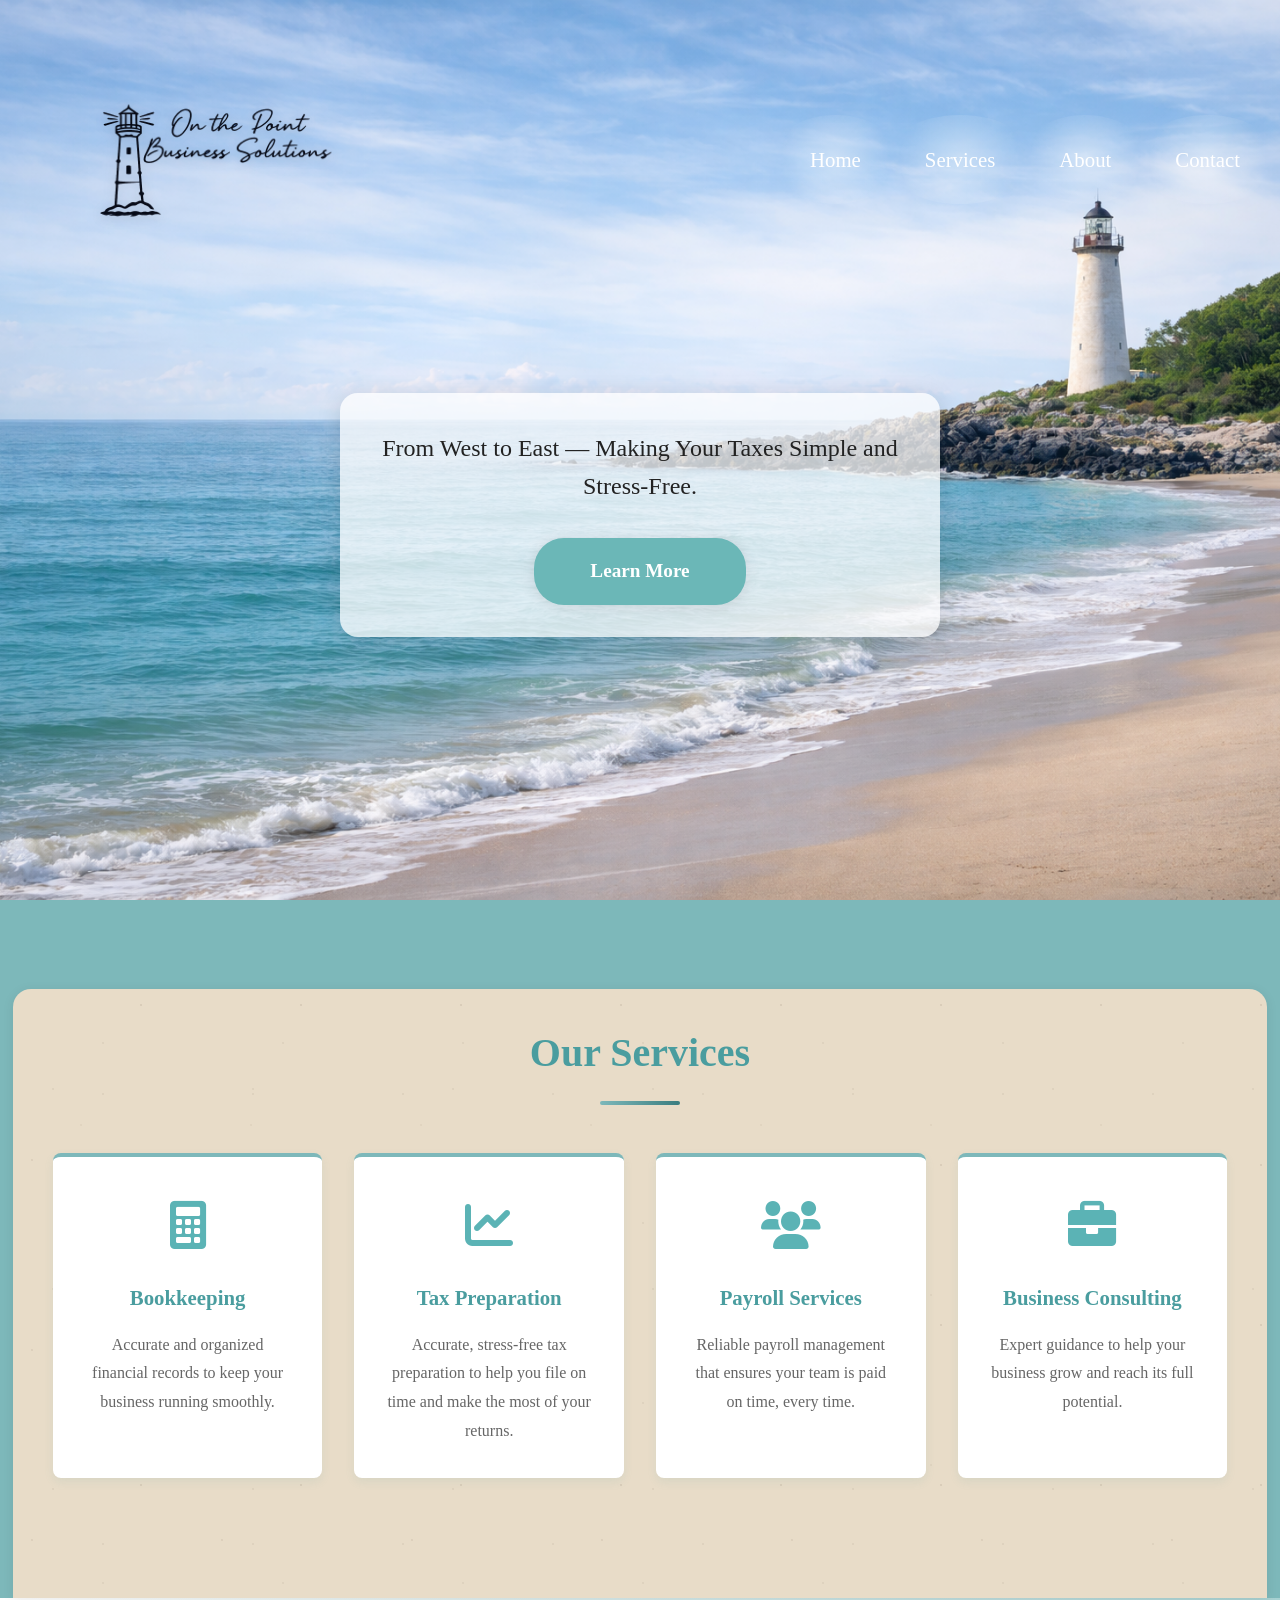
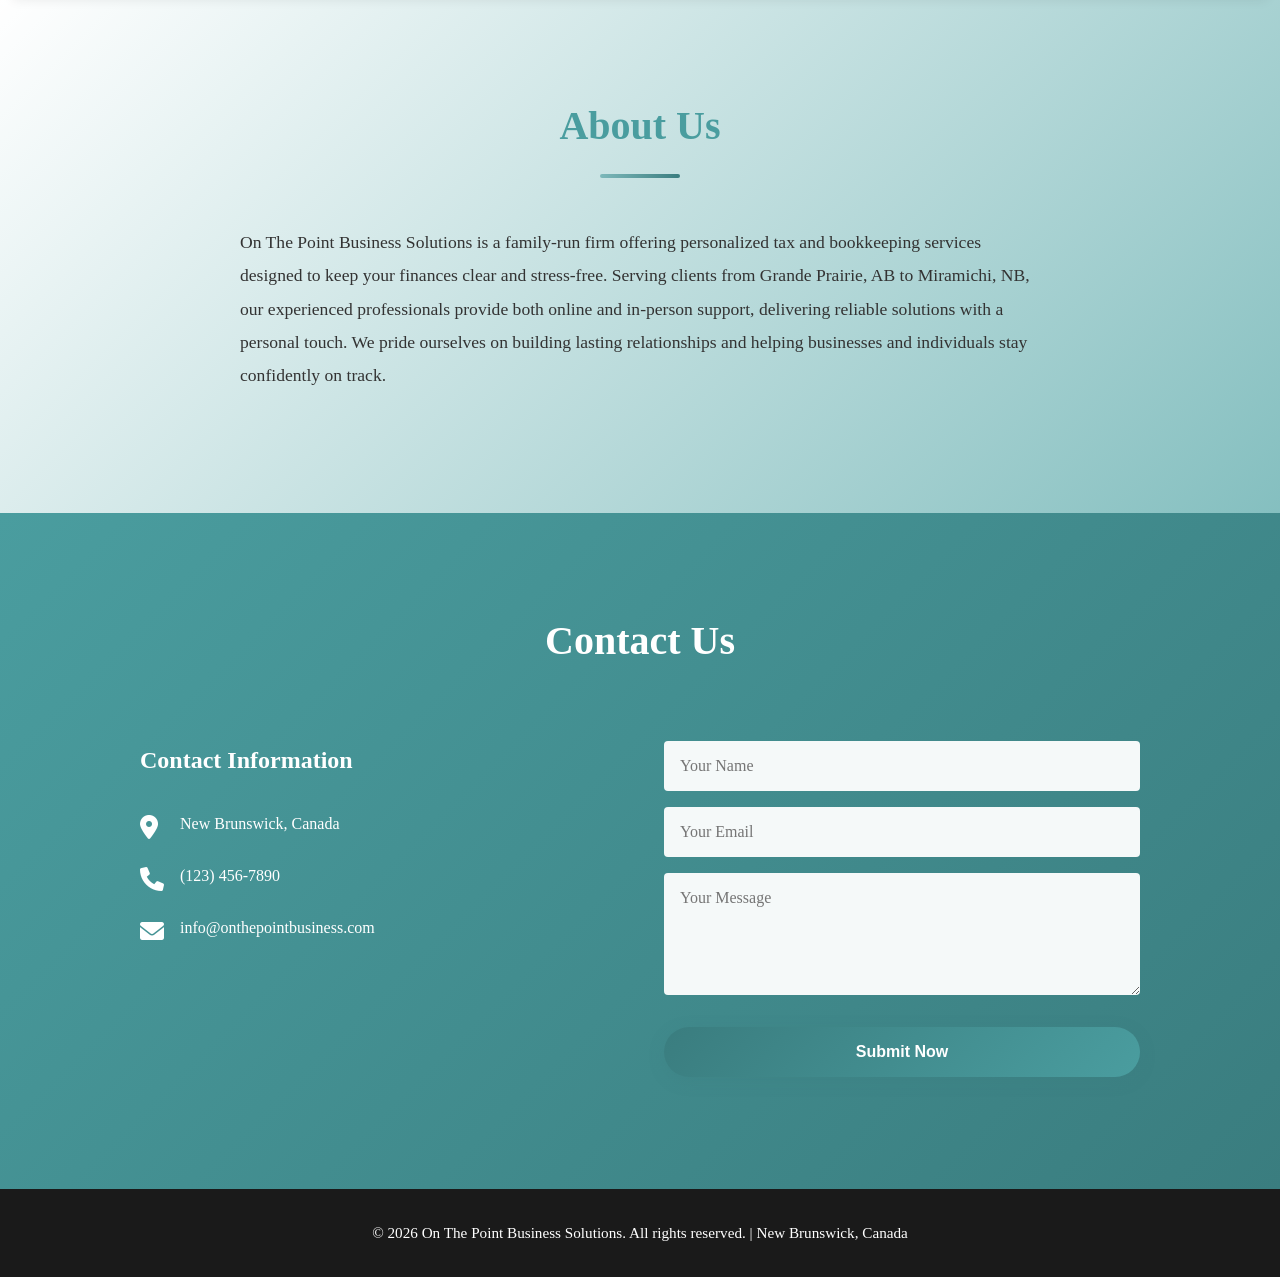
==== index.html @ f407752e "Add files via upload" ====
<!DOCTYPE html>
<html lang="en">
<head>
    <meta charset="UTF-8">
    <meta name="viewport" content="width=device-width, initial-scale=1.0">
    <title>On The Point Business Solutions - Business Services in New Brunswick</title>
    <link rel="stylesheet" href="styles.css">
    <link rel="stylesheet" href="https://cdnjs.cloudflare.com/ajax/libs/font-awesome/6.0.0/css/all.min.css">
</head>
<body>
    <!-- Navigation Header -->
    <header class="navbar">
        <div class="navbar-container">
            <!-- Logo -->
            <div class="logo-section">
                <img src="newblacklogoonthepoint.png" alt="On The Point Business Solutions Logo" class="logo">
            </div>
            <!-- Hamburger Menu Button (right side on mobile) -->
            <button class="hamburger" id="hamburger" aria-label="Open navigation menu" aria-expanded="false" aria-controls="navMenu">
                <span></span>
                <span></span>
                <span></span>
            </button>
            <!-- Navigation Menu -->
            <nav class="nav-menu" id="navMenu" aria-label="Main navigation">
                <ul class="nav-list">
                    <li class="nav-item">
                        <a href="#home" class="nav-link">Home</a>
                    </li>
                    <li class="nav-item">
                        <a href="#services" class="nav-link">Services</a>
                    </li>
                    <li class="nav-item">
                        <a href="#about" class="nav-link">About</a>
                    </li>
                    <li class="nav-item">
                        <a href="#contact" class="nav-link">Contact</a>
                    </li>
                </ul>
            </nav>
        </div>
    </header>
    <!-- Floating Learn More Box at Bottom Center -->


    <!-- Removed floating Learn More box as requested -->

    <!-- Hero Section -->
        <section class="hero" id="home">
            <img src="longlongversion.png" alt="" class="hero-bg-img" aria-hidden="true">
            <div class="hero-content">
                <div class="hero-solid-box">
                    <div class="hero-solid-message">
                        From West to East — Making Your Taxes Simple and Stress-Free.
                    </div>
                    <a href="#services" class="hero-solid-btn">Learn More</a>
                </div>
            </div>
        </section>

    <!-- Services Section -->
    <section class="services" id="services">
        <div class="container">
            <h2>Our Services</h2>
            <div class="services-grid">
                <div class="service-card">
                    <div class="service-icon">
                        <i class="fas fa-calculator"></i>
                    </div>
                    <h3>Bookkeeping</h3>
                    <p>Accurate and organized financial records to keep your business running smoothly.</p>
                </div>
                <div class="service-card">
                    <div class="service-icon">
                        <i class="fas fa-chart-line"></i>
                    </div>
                    <h3>Tax Preparation</h3>
                    <p>Accurate, stress-free tax preparation to help you file on time and make the most of your returns.</p>
                </div>
                <div class="service-card">
                    <div class="service-icon">
                        <i class="fas fa-users"></i>
                    </div>
                    <h3>Payroll Services</h3>
                    <p>Reliable payroll management that ensures your team is paid on time, every time.</p>
                </div>
                <div class="service-card">
                    <div class="service-icon">
                        <i class="fas fa-briefcase"></i>
                    </div>
                    <h3>Business Consulting</h3>
                    <p>Expert guidance to help your business grow and reach its full potential.</p>
                </div>
            </div>
        </div>
    </section>

    <!-- About Section -->
    <section class="about" id="about">
        <div class="container">
            <h2>About Us</h2>
            <div class="about-content">
                <div class="about-text">
                    <p>On The Point Business Solutions is a family-run firm offering personalized tax and bookkeeping services designed to keep your finances clear and stress-free. Serving clients from Grande Prairie, AB to Miramichi, NB, our experienced professionals provide both online and in-person support, delivering reliable solutions with a personal touch. We pride ourselves on building lasting relationships and helping businesses and individuals stay confidently on track.</p>
                </div>
            </div>
        </div>
    </section>

    <!-- Contact Section -->
    <section class="contact" id="contact">
        <div class="container">
            <h2>Contact Us</h2>
            <div class="contact-wrapper">
                <div class="contact-info">
                    <h3>Contact Information</h3>
                    <div class="info-item">
                        <i class="fas fa-map-marker-alt"></i>
                        <p>New Brunswick, Canada</p>
                    </div>
                    <div class="info-item">
                        <i class="fas fa-phone"></i>
                        <p><a href="tel:+1234567890">(123) 456-7890</a></p>
                    </div>
                    <div class="info-item">
                        <i class="fas fa-envelope"></i>
                        <p><a href="mailto:info@onthepointbusiness.com">info@onthepointbusiness.com</a></p>
                    </div>
                </div>
                <form class="contact-form">
                    <input type="text" placeholder="Your Name" required>
                    <input type="email" placeholder="Your Email" required>
                    <textarea placeholder="Your Message" rows="5" required></textarea>
                    <button type="submit" class="cta-button submit-now-btn">Submit Now</button>
                </form>
            </div>
        </div>
    </section>

    <!-- Footer -->
    <footer class="footer">
        <div class="container">
            <p>&copy; 2026 On The Point Business Solutions. All rights reserved. | New Brunswick, Canada</p>
        </div>
    </footer>

    <script src="script.js"></script>
</body>
</html>
---- styles.css ----
/* === MOBILE ONLY SERVICE DESCRIPTION BOX === */
@media (max-width: 768px) {
    .service-description-mobile {
        display: flex;
        flex-direction: column;
        align-items: center;
        justify-content: center;
        background: #fff;
        border-radius: 18px;
        box-shadow: 0 2px 12px rgba(0,0,0,0.10);
        padding: 24px 16px 18px 16px;
        margin: 32px auto 18px auto;
        max-width: 90vw;
        width: 90vw;
        text-align: center;
        z-index: 1001;
    }
    .service-description-mobile p {
        margin: 0 0 18px 0;
        font-size: 1.15rem;
        color: #222;
        font-family: 'Georgia', serif;
        font-weight: 500;
        line-height: 1.4;
    }
    .service-description-mobile .learn-more-btn {
        margin-top: 12px;
        padding: 14px 38px;
        font-size: 1.1rem;
        font-family: 'Georgia', serif;
        font-weight: 500;
        color: #fff;
        background: #6bb7b7;
        border: none;
        border-radius: 30px;
        cursor: pointer;
        box-shadow: 0 2px 8px rgba(0,0,0,0.10);
        outline: none;
        text-decoration: none;
        transition: background 0.2s, box-shadow 0.2s;
    }
    .service-description-mobile .learn-more-btn:hover {
        background: #4a8c8c;
        box-shadow: 0 4px 16px rgba(107,183,183,0.18);
    }
}
/* === FINAL CONSOLIDATED MOBILE CSS === */
    /* Ensure services section is below hero with spacing on mobile */
    .services {
        margin-top: 0 !important;
        padding-top: 32px !important;
        background: rgba(255,255,255,0.85);
        border-radius: 18px 18px 0 0;
        box-shadow: 0 2px 12px rgba(0,0,0,0.08);
        max-width: 98vw;
        width: 98vw;
        margin-left: auto;
        margin-right: auto;
        position: relative;
        z-index: 2;
    }
    .services .container {
        padding: 0 8px 24px 8px !important;
    }
    .services-grid {
        display: flex;
        flex-direction: column;
        gap: 18px;
    }
    .service-card {
        background: #fff;
        border-radius: 12px;
        box-shadow: 0 1px 6px rgba(0,0,0,0.07);
        padding: 18px 12px;
        margin-bottom: 0;
        text-align: center;
    }
@media (max-width: 768px) {
    body {
        min-height: 100vh !important;
        background: url('stretchedout.png') no-repeat center center fixed !important;
        background-size: cover !important;
    }
    .hero {
        min-height: 100vh !important;
        background: none !important;
        display: flex !important;
        flex-direction: column !important;
        align-items: center !important;
        justify-content: flex-start !important;
        padding-top: 48px !important;
    }
    .navbar-container {
        display: flex;
        align-items: center;
        justify-content: space-between;
        width: 100%;
    }
    .hamburger {
        margin-left: auto;
        margin-right: 0;
        display: flex;
    }
    .nav-menu {
        position: absolute;
        top: 60px;
        right: 10px;
        background: rgba(255,255,255,0.97);
        border-radius: 12px;
        box-shadow: 0 2px 12px rgba(0,0,0,0.10);
        width: 180px;
        display: none;
        flex-direction: column;
        z-index: 1002;
    }
    .nav-menu.active {
        display: flex;
    }
    .nav-list {
        flex-direction: column;
        padding: 0;
        margin: 0;
    }
    .nav-item {
        width: 100%;
        text-align: right;
        padding: 12px 18px;
    }
    .nav-link {
        color: #222;
        font-size: 1.1rem;
        text-decoration: none;
        display: block;
        width: 100%;
    }
    .nav-link:active,
    .nav-link:focus {
        color: #6bb7b7;
    }
    .nav-menu,
    .nav-list,
    .nav-item {
        transition: all 0.2s;
    }
    .nav-menu {
        animation: dropdownFadeIn 0.25s;
    }
    @keyframes dropdownFadeIn {
        from { opacity: 0; transform: translateY(-10px); }
        to { opacity: 1; transform: translateY(0); }
    }
    /* Hide nav menu by default on mobile */
    .nav-menu {
        display: none;
    }
    .nav-menu.active {
        display: flex;
    }
    /* Hamburger always visible on mobile */
    .hamburger {
        display: flex !important;
    }
    /* Hide nav menu on desktop */
    @media (min-width: 769px) {
        .nav-menu {
            display: flex !important;
            position: static;
            background: none;
            box-shadow: none;
            width: auto;
        }
        .hamburger {
            display: none !important;
        }
    }
    .hero-solid-box {
        display: flex !important;
        flex-direction: column !important;
        align-items: center !important;
        justify-content: center !important;
        background: #fff !important;
        color: #222 !important;
        border-radius: 14px !important;
        box-shadow: 0 2px 12px rgba(0,0,0,0.10) !important;
        padding: 20px 8px 18px 8px !important;
        margin: 80px auto 18px auto !important;
        max-width: 90vw !important;
        width: 90vw !important;
        text-align: center !important;
        position: relative !important;
        z-index: 10 !important;
    }
    .hero-solid-message {
        font-size: 1.15rem !important;
        margin-bottom: 14px !important;
        line-height: 1.4 !important;
        text-align: center !important;
    }
    .hero-solid-btn {
        padding: 12px 32px !important;
        font-size: 1rem !important;
        margin-top: 8px !important;
        align-self: center !important;
    }
    .about {
        padding: 32px 0 24px 0 !important;
        background: linear-gradient(135deg, #ffffff 0%, rgba(176, 232, 224, 0.15) 100%) !important;
        display: flex !important;
        flex-direction: column !important;
        align-items: center !important;
        justify-content: center !important;
    }
    .about .container {
        width: 100vw !important;
        max-width: 100vw !important;
        padding: 0 8px !important;
        margin: 0 auto !important;
        display: flex !important;
        flex-direction: column !important;
        align-items: center !important;
    }
    .about h2 {
        color: #4a9d9f !important;
        text-align: center !important;
        font-size: 2rem !important;
        margin-bottom: 18px !important;
    }
    .about h2::after {
        content: '';
        display: block;
        width: 80px;
        height: 4px;
        background: linear-gradient(90deg, #7db8ba, #3a7d7f) !important;
        margin: 1rem auto 0 !important;
        border-radius: 2px !important;
    }
    .about-content {
        display: flex !important;
        flex-direction: column !important;
        align-items: center !important;
        width: 100vw !important;
    }
    .about-text {
        max-width: 90vw !important;
        margin: 0 auto !important;
        font-size: 1rem !important;
        color: #000 !important;
        text-align: center !important;
        background: #fff !important;
        padding: 12px 8px !important;
        border-radius: 8px !important;
        box-shadow: 0 2px 10px rgba(0,0,0,0.07) !important;
    }
}
/* === CONSOLIDATED MOBILE CSS === */
@media (max-width: 768px) {
    body {
        min-height: 100vh;
        background: #fff;
    }
    .hero {
        min-height: 100vh;
        background: url('stretchedout.png') no-repeat center center fixed;
        background-size: cover;
        display: flex;
        flex-direction: column;
        align-items: center;
        justify-content: flex-start;
        padding-top: 48px;
    }
    .hero-solid-box {
        display: flex;
        flex-direction: column;
        align-items: center;
        justify-content: center;
        background: #fff;
        color: #222;
        border-radius: 14px;
        box-shadow: 0 2px 12px rgba(0,0,0,0.10);
        padding: 20px 8px 18px 8px;
        margin: 80px auto 18px auto;
        max-width: 90vw;
        width: 90vw;
        text-align: center;
        position: relative;
        z-index: 10;
    }
    .hero-solid-message {
        font-size: 1.15rem;
        margin-bottom: 14px;
        line-height: 1.4;
        text-align: center;
    }
    .hero-solid-btn {
        padding: 12px 32px;
        font-size: 1rem;
        margin-top: 8px;
        align-self: center;
    }
    .about {
        padding: 32px 0 24px 0;
        background: linear-gradient(135deg, #ffffff 0%, rgba(176, 232, 224, 0.15) 100%);
        display: flex;
        flex-direction: column;
        align-items: center;
        justify-content: center;
    }
    .about .container {
        width: 100vw;
        max-width: 100vw;
        padding: 0 8px;
        margin: 0 auto;
        display: flex;
        flex-direction: column;
        align-items: center;
    }
    .about h2 {
        color: #4a9d9f;
        text-align: center;
        font-size: 2rem;
        margin-bottom: 18px;
    }
    .about h2::after {
        content: '';
        display: block;
        width: 80px;
        height: 4px;
        background: linear-gradient(90deg, #7db8ba, #3a7d7f);
        margin: 1rem auto 0;
        border-radius: 2px;
    }
    .about-content {
        display: flex;
        flex-direction: column;
        align-items: center;
        width: 100vw;
    }
    .about-text {
        max-width: 90vw;
        margin: 0 auto;
        font-size: 1rem;
        color: #000;
        text-align: center;
        background: #fff;
        padding: 12px 8px;
        border-radius: 8px;
        box-shadow: 0 2px 10px rgba(0,0,0,0.07);
    }
}
/* === HERO SOLID BOX (DESKTOP ONLY) === */
/* === HERO SOLID BOX (DESKTOP ONLY, CLONED FROM SCREENSHOT) === */
.hero-solid-box {
    display: flex;
    flex-direction: column;
    align-items: center;
    justify-content: center;
    background: rgba(255,255,255,0.75);
    border-radius: 20px;
    box-shadow: 0 4px 16px rgba(0,0,0,0.08);
    padding: 2rem 1rem;
    margin: 2rem auto;
    max-width: 90vw;
    position: relative;
    z-index: 2;
    display: flex;
    align-items: center;
    justify-content: center;
        font-size: 1.3rem;
        color: #222;
        text-align: left;
        position: relative;
        z-index: 3;
    color: #222;
    border-radius: 18px;
    box-shadow: 0 4px 24px rgba(0,0,0,0.13);
    padding: 36px 24px 32px 24px;
    margin: 48px auto 32px auto;
    max-width: 600px;
    width: 90vw;
    text-align: center;
}
.hero-solid-message {
    font-size: 1.5rem;
    font-family: 'Georgia', serif;
    font-weight: 500;
    margin-bottom: 32px;
}
.hero-solid-btn {
    display: inline-block;
    padding: 18px 56px;
    font-size: 1.2rem;
    font-family: 'Georgia', serif;
    font-weight: 700;
    color: #fff;
    background: #6bb7b7;
    border: none;
    border-radius: 30px;
    cursor: pointer;
    box-shadow: 0 2px 16px rgba(0,0,0,0.10);
    outline: none;
    text-decoration: none;
    transition: background 0.2s, box-shadow 0.2s;
}
.hero-solid-btn:hover {
    background: #4a8c8c;
    box-shadow: 0 4px 24px rgba(107,183,183,0.18);
}
@media (max-width: 768px) {
                    .hero {
                        min-height: 100vh;
                        background: url('stretchedout.png') no-repeat center center fixed;
                        background-size: cover;
                        display: flex;
                        flex-direction: column;
                        align-items: center;
                        justify-content: flex-start;
                        padding-top: 48px;
                    }
                    .hero-solid-box {
                        display: flex;
                        flex-direction: column;
                        align-items: center;
                        justify-content: center;
                        background: #fff;
                        color: #222;
                        border-radius: 14px;
                        box-shadow: 0 2px 12px rgba(0,0,0,0.10);
                        padding: 20px 8px 18px 8px;
                        margin: 80px auto 18px auto;
                        max-width: 90vw;
                        width: 90vw;
                        text-align: center;
                        position: relative;
                        z-index: 10;
                    }
                    .hero-solid-message {
                        font-size: 1.15rem;
                        margin-bottom: 14px;
                        line-height: 1.4;
                        text-align: center;
                    }
                    .hero-solid-btn {
                        padding: 12px 32px;
                        font-size: 1rem;
                        margin-top: 8px;
                        align-self: center;
                    }
                    .about {
                        padding: 32px 0 24px 0;
                        background: linear-gradient(135deg, #ffffff 0%, rgba(176, 232, 224, 0.15) 100%);
                        display: flex;
                        flex-direction: column;
                        align-items: center;
                        justify-content: center;
                    }
                    .about .container {
                        width: 100vw;
                        max-width: 100vw;
                        padding: 0 8px;
                        margin: 0 auto;
                        display: flex;
                        flex-direction: column;
                        align-items: center;
                    }
                    .about h2 {
                        color: #4a9d9f;
                        text-align: center;
                        font-size: 2rem;
                        margin-bottom: 18px;
                    }
                    .about h2::after {
                        content: '';
                        display: block;
                        width: 80px;
                        height: 4px;
                        background: linear-gradient(90deg, #7db8ba, #3a7d7f);
                        margin: 1rem auto 0;
                        border-radius: 2px;
                    }
                    .about-content {
                        display: flex;
                        flex-direction: column;
                        align-items: center;
                        width: 100vw;
                    }
                    .about-text {
                        max-width: 90vw;
                        margin: 0 auto;
                        font-size: 1rem;
                        color: #000;
                        text-align: center;
                        background: #fff;
                        padding: 12px 8px;
                        border-radius: 8px;
                        box-shadow: 0 2px 10px rgba(0,0,0,0.07);
                    }
                /* About section mobile styling */
                .about {
                    padding: 32px 0 24px 0;
                    background: linear-gradient(135deg, #ffffff 0%, rgba(176, 232, 224, 0.15) 100%);
                    display: flex;
                    flex-direction: column;
                    align-items: center;
                    justify-content: center;
                }
                .about .container {
                    width: 100vw;
                    max-width: 100vw;
                    padding: 0 8px;
                    margin: 0 auto;
                    display: flex;
                    flex-direction: column;
                    align-items: center;
                }
                .about h2 {
                    color: #4a9d9f;
                    text-align: center;
                    font-size: 2rem;
                    margin-bottom: 18px;
                }
                .about h2::after {
                    content: '';
                    display: block;
                    width: 80px;
                    height: 4px;
                    background: linear-gradient(90deg, #7db8ba, #3a7d7f);
                    margin: 1rem auto 0;
                    border-radius: 2px;
                }
                .about-content {
                    display: flex;
                    flex-direction: column;
                    align-items: center;
                    width: 100vw;
                }
                .about-text {
                    max-width: 98vw;
                    margin: 0 auto;
                    font-size: 1rem;
                    color: #000;
                    text-align: center;
                    background: #fff;
                    padding: 12px 8px;
                    border-radius: 8px;
                    box-shadow: 0 2px 10px rgba(0,0,0,0.07);
                }
            /* Center all main sections and fix business description */
            .services, .about, .contact {
                padding-top: 0;
                margin-top: 0;
                display: flex;
                flex-direction: column;
                align-items: center;
                justify-content: center;
                background: #fff;
            }
            .services .container, .about .container, .contact .container {
                width: 100vw;
                max-width: 100vw;
                padding: 0 8px;
                margin: 0 auto;
                display: flex;
                flex-direction: column;
                align-items: center;
            }
            .services h2, .about h2, .contact h2 {
                text-align: center;
                margin-left: 0;
                margin-right: 0;
            }
            .about-content {
                display: flex;
                flex-direction: column;
                align-items: center;
                width: 100vw;
            }
            .about-text {
                max-width: 98vw;
                margin: 0 auto;
                font-size: 1rem;
                color: #000;
                text-align: center;
                background: #fff;
                padding: 12px 8px;
                border-radius: 8px;
            }
            .contact-wrapper {
                display: flex;
                flex-direction: column;
                align-items: center;
                gap: 18px;
                width: 100vw;
            }
            .contact-info, .contact-form {
                width: 98vw;
                max-width: 400px;
                margin: 0 auto;
                background: #fff;
                border-radius: 14px;
                box-shadow: 0 2px 10px rgba(0,0,0,0.07);
                padding: 18px 10px;
                text-align: center;
            }
            .hero-solid-box {
                display: flex;
                flex-direction: column;
                align-items: center;
                justify-content: center;
                background: #fff;
                color: #222;
                border-radius: 14px;
                box-shadow: 0 2px 12px rgba(0,0,0,0.10);
                padding: 20px 8px 18px 8px;
                margin: 80px auto 18px auto;
                max-width: 96vw;
                width: 96vw;
                text-align: center;
                position: relative;
                top: 0;
                left: 0;
                z-index: 10;
            }
            .hero-solid-message {
                font-size: 1.08rem;
                margin-bottom: 14px;
                line-height: 1.4;
                text-align: center;
            }
            .hero-solid-btn {
                padding: 12px 32px;
                font-size: 1rem;
                margin-top: 8px;
                align-self: center;
            }
            .service-card {
                text-align: center;
                align-items: center;
                margin: 0 auto;
            }
        /* Balance and center Services section */
        .services {
            padding: 32px 0 24px 0;
            background: #f9f9f9;
            text-align: center;
        }
        .services .container {
            padding: 0 8px;
        }
        .services h2 {
            margin-bottom: 18px;
            font-size: 1.3rem;
        }
        .services-grid {
            display: flex;
            flex-direction: column;
            align-items: center;
            gap: 18px;
        }
        .service-card {
            margin: 0 auto;
            width: 95vw;
            max-width: 340px;
            background: #fff;
            border-radius: 14px;
            box-shadow: 0 2px 10px rgba(0,0,0,0.07);
            padding: 18px 10px;
            text-align: center;
        }
        /* Balance and center About section */
        .about {
            padding: 32px 0 24px 0;
            background: #fff;
            text-align: left;
            display: flex;
            flex-direction: column;
            align-items: flex-start;
        }
        .about .container {
            padding: 0 8px;
            margin: 0 auto;
            max-width: 98vw;
        }
        .about h2 {
            margin-bottom: 14px;
            font-size: 1.2rem;
            text-align: left;
            margin-left: 8px;
        }
        .about-content {
            display: flex;
            flex-direction: column;
            align-items: flex-start;
        }
        .about-text {
            max-width: 98vw;
            margin: 0 0 0 8px;
            font-size: 1rem;
            color: #333;
            text-align: left;
        }
        /* Balance and center Contact section */
        .contact {
            padding: 32px 0 32px 0;
            background: #f9f9f9;
            text-align: center;
        }
        .contact .container {
            padding: 0 8px;
        }
        .contact h2 {
            margin-bottom: 14px;
            font-size: 1.2rem;
        }
        .contact-wrapper {
            display: flex;
            flex-direction: column;
            align-items: flex-start;
            gap: 18px;
            padding-left: 8px;
        }
        .contact-info, .contact-form {
            width: 98vw;
            max-width: 400px;
            margin: 0 0 0 0;
            background: #fff;
            border-radius: 14px;
            box-shadow: 0 2px 10px rgba(0,0,0,0.07);
            padding: 18px 10px;
            text-align: left;
        }
            /* Ensure Services box and hero message are present and styled */
            .hero-solid-box {
                display: flex;
                flex-direction: column;
                align-items: flex-start;
                justify-content: center;
                background: #fff;
                color: #222;
                border-radius: 14px;
                box-shadow: 0 2px 12px rgba(0,0,0,0.10);
                padding: 20px 8px 18px 8px;
                margin: 80px auto 18px 8px;
                max-width: 96vw;
                width: 96vw;
                text-align: left;
                position: relative;
                top: 0;
                left: 0;
                z-index: 10;
            }
            .hero-solid-message {
                font-size: 1.08rem;
                margin-bottom: 14px;
                line-height: 1.4;
                text-align: left;
            }
            .hero-solid-btn {
                padding: 12px 32px;
                font-size: 1rem;
                margin-top: 8px;
                align-self: flex-start;
            }
            .services {
                margin-left: 0;
                align-items: flex-start;
            }
            .service-card {
                text-align: left;
                align-items: flex-start;
                margin-left: 8px;
            }
        .footer {
            padding: 18px 0 10px 0;
            background: #fff;
            text-align: center;
            font-size: 0.95rem;
        }
    .hero-solid-box {
        display: flex;
        flex-direction: column;
        align-items: center;
        justify-content: center;
        background: #fff;
        color: #222;
        border-radius: 14px;
        box-shadow: 0 2px 12px rgba(0,0,0,0.10);
        padding: 20px 8px 18px 8px;
        margin: 80px auto 18px auto;
        max-width: 96vw;
        width: 96vw;
        text-align: center;
        position: relative;
        top: 0;
        left: 0;
        z-index: 10;
    }
    .hero-solid-message {
        font-size: 1.08rem;
        margin-bottom: 14px;
        line-height: 1.4;
    }
    .hero-solid-btn {
        padding: 12px 32px;
        font-size: 1rem;
        margin-top: 8px;
    }
    .hero-content {
        display: flex;
        flex-direction: column;
        align-items: center;
        justify-content: flex-start;
        min-height: 60vh;
        width: 100vw;
        padding: 0;
        margin: 0;
    }
    .hero {
        background: #fff !important;
        min-height: 100vh !important;
        width: 100vw !important;
        padding: 0 !important;
        margin: 0 !important;
        box-sizing: border-box !important;
        display: block !important;
        overflow-x: hidden !important;
    }
    header.navbar, .navbar {
        position: fixed !important;
        top: 0;
        left: 0;
        width: 100vw;
        z-index: 100;
        background: #fff !important;
        box-shadow: 0 2px 8px rgba(0,0,0,0.04) !important;
    }
}
/* === MOBILE ONLY HERO MESSAGE CSS (BRAND NEW) === */
@media (max-width: 768px) {
        .hero-service-description-mobile {
            display: flex;
            flex-direction: column;
            align-items: center;
            justify-content: center;
            background: #f0f0f0;
            border-radius: 18px;
            box-shadow: 0 2px 12px rgba(0,0,0,0.10);
            padding: 18px 12px 14px 12px;
            margin: 18px auto 12px auto;
            max-width: 340px;
            width: 90vw;
            text-align: center;
            z-index: 1001;
        }
        .hero-service-description-mobile h3 {
            margin: 0 0 8px 0;
            font-size: 1.2rem;
            color: #333;
            font-family: 'Georgia', serif;
        }
        .hero-service-description-mobile p {
            margin: 0;
            font-size: 1rem;
            color: #444;
            font-family: 'Georgia', serif;
        }
    /* Center service descriptions and add grey background */
    .services .services-grid {
        display: flex;
        flex-direction: column;
        align-items: center;
        justify-content: center;
        gap: 24px;
    }
    .services .service-card {
        background: #f0f0f0;
        border-radius: 16px;
        padding: 24px 18px;
        margin: 0 auto;
        max-width: 340px;
        width: 90vw;
        box-shadow: 0 2px 12px rgba(0,0,0,0.07);
        display: flex;
        flex-direction: column;
        align-items: center;
        text-align: center;
    }
    .services .service-card h3,
    .services .service-card p {
        text-align: center;
        margin-left: auto;
        margin-right: auto;
    }
    .hero-mobile-message {
        display: flex;
        flex-direction: column;
        align-items: center;
        justify-content: center;
        position: absolute;
        left: 50%;
        top: 60%;
        transform: translate(-50%, 0);
        width: 90vw;
        background: #fff;
        border-radius: 16px;
        box-shadow: 0 2px 12px rgba(0,0,0,0.10);
        padding: 18px 10px;
        text-align: center;
        font-family: 'Georgia', serif;
        font-size: 1.1rem;
        color: #222;
        font-weight: 400;
        z-index: 1000;
    /* removed stray closing brace */
    .hero-mobile-message .learn-more-btn {
        margin-top: 12px;
        padding: 10px 28px;
        font-size: 1rem;
        font-family: 'Georgia', serif;
        font-weight: 500;
        color: #fff;
        background: #6bb7b7;
        border: none;
        border-radius: 30px;
        cursor: pointer;
        box-shadow: 0 2px 8px rgba(0,0,0,0.10);
        outline: none;
        text-decoration: none;
        transition: background 0.2s, box-shadow 0.2s;
    }
    .hero-mobile-message .learn-more-btn:hover {
        background: #4a8c8c;
        box-shadow: 0 4px 16px rgba(107,183,183,0.18);
    }
}

.hero-mobile-message .learn-more-btn {
    display: inline-block;
    margin-top: 18px;
    padding: 12px 32px;
    font-size: 1.1rem;
    font-family: 'Georgia', serif;
    font-weight: 500;
    color: #fff;
    background: #8fc3c3;
    border: none;
    border-radius: 50px;
    cursor: pointer;
    box-shadow: 0 2px 16px rgba(0,0,0,0.10);
    outline: none;
    text-decoration: none;
    transition: background 0.2s, box-shadow 0.2s;
}

/* Removed duplicate/invalid nested @media and stray properties */
@media (max-width: 768px) {
    .hero-mobile-message {
        display: flex !important;
        flex-direction: column !important;
        align-items: center !important;
        justify-content: center !important;
        position: absolute !important;
        left: 50% !important;
        top: 62% !important;
        transform: translate(-50%, -50%) !important;
        width: 75vw !important;
        max-width: 90vw !important;
        min-height: 120px !important;
        min-width: 180px !important;
        background: rgba(255,255,255,0.97) !important;
        border-radius: 18px !important;
        box-shadow: 0 4px 32px rgba(0,0,0,0.10) !important;
        padding: 16px 10px !important;
        text-align: center !important;
        font-family: 'Georgia', serif !important;
        font-size: 1.13rem !important;
        color: #222 !important;
        font-weight: 400 !important;
        z-index: 9999 !important;
        opacity: 1 !important;
        visibility: visible !important;
        pointer-events: auto !important;
    }
    .hero-mobile-message .learn-more-btn {
        display: inline-block !important;
        margin-top: 18px !important;
        padding: 14px 38px !important;
        font-size: 1.1rem !important;
        font-family: 'Georgia', serif !important;
        font-weight: 500 !important;
        color: #fff !important;
        background: #6bb7b7 !important;
        border: none !important;
        border-radius: 30px !important;
        cursor: pointer !important;
        box-shadow: 0 2px 8px rgba(0,0,0,0.10) !important;
        outline: none !important;
        text-decoration: none !important;
    }
    .hero-mobile-message .learn-more-btn:hover {
        background: #4a8c8c !important;
        box-shadow: 0 4px 16px rgba(107,183,183,0.18) !important;
    }
    .hero {
        background-image: url("stretchedout.png") !important;
        background-size: cover !important;
        background-repeat: no-repeat !important;
        background-position: top center !important;
        background-color: #7db8ba;
        height: 100dvh !important;
        min-height: 100vh !important;
        width: 100vw !important;
        padding: 0 !important;
        margin: 0 !important;
        box-sizing: border-box !important;
        display: block !important;
        overflow: hidden !important;
    }
}
@media (max-width: 768px) {
    .hero {
        background: #fff !important;
        height: 100dvh !important;
        min-height: 100vh !important;
        width: 100vw !important;
        padding: 0 !important;
        margin: 0 !important;
        box-sizing: border-box !important;
        display: block !important;
        overflow: hidden !important;
    }
    /* Add white background above services section */
    .services::before {
        content: "";
        display: block;
        width: 100vw;
        height: 40px;
        background: #fff;
        margin-bottom: 0;
    }
    .homepage-banner {
        display: none !important;
    }
    body {
        background: none !important;
        min-height: 100vh;
    }
    header.navbar, .navbar {
        position: fixed !important;
        top: 0;
        left: 0;
        width: 100%;
        z-index: 10;
        background: transparent !important;
        box-shadow: none !important;
    }
    .logo, .hamburger span, .hamburger {
        color: #fff !important;
        fill: #fff !important;
    }
    /* .hero empty block removed */
    .homepage-banner {
        margin: 60vh auto 0 auto;
        padding: 6px 10px 6px 10px;
        max-width: 48vw;
        width: 48vw;
        font-size: 0.6rem;
        border-radius: 12px;
        background: rgba(255,255,255,0.85);
        box-shadow: 0 2px 12px rgba(0,0,0,0.08);
    }
    .homepage-banner {
        margin: 0 auto 2vh auto;
        padding: 8px 12px 8px 12px;
        max-width: 60vw;
        width: 60vw;
        font-size: 0.7rem;
        border-radius: 14px;
        background: rgba(255,255,255,0.85);
        box-shadow: 0 2px 12px rgba(0,0,0,0.08);
    }
    .homepage-banner-text {
        font-size: 0.7rem;
    }
    .homepage-learn-more-btn {
        padding: 7px 18px;
        font-size: 0.7rem;
    }
    .homepage-banner-text {
        font-size: 1.1rem;
    }
    .homepage-learn-more-btn {
        padding: 14px 38px;
        font-size: 1.1rem;
    }
    .logo {
        height: 90px !important;
        width: auto !important;
        margin-top: 12px !important;
        margin-bottom: 12px !important;
        display: inline-block !important;
        vertical-align: middle !important;
    }
    .hamburger {
        height: 54px !important;
        width: 54px !important;
        margin-top: 24px !important;
        margin-bottom: 12px !important;
        display: inline-flex !important;
        align-items: center !important;
        justify-content: center !important;
        vertical-align: middle !important;
    }
    .floating-hero-banner {
        display: inline-block !important;
        position: absolute !important;
        left: 50% !important;
        top: 32vh !important;
        transform: translate(-50%, -50%) !important;
        background: rgba(255,255,255,0.92) !important;
        box-shadow: 0 4px 32px rgba(0,0,0,0.10) !important;
        border-radius: 12px !important;
        padding: 10px 18px 10px 18px !important;
        font-size: 1.09rem !important;
        max-width: 98vw !important;
        width: auto !important;
        min-width: 0 !important;
        text-align: center !important;
        font-family: 'Georgia', serif !important;
        color: #222 !important;
        font-weight: 400 !important;
        z-index: 20 !important;
    }
    }
    .hamburger {
        margin-top: 24px !important;
    }
    }
    .services,
    .about,
    .contact {
        padding-top: 0;
        margin-top: 0;
    }
/* Homepage Banner Box (Bottom Center) */
.homepage-banner {
    position: relative;
    display: flex;
    flex-direction: column;
    align-items: center;
    justify-content: center;
    margin: 120px auto 0 auto;
    background: rgba(255, 255, 255, 0.75);
    box-shadow: 0 4px 32px rgba(0,0,0,0.10);
    border-radius: 24px;
    padding: 36px 48px 32px 48px;
    max-width: 700px;
    width: 90%;
    text-align: center;
    font-family: 'Georgia', serif;
    font-size: 1.35rem;
    color: #222;
    font-weight: 400;
}

.homepage-banner-text {
    font-size: 1.25rem;
    color: #222;
    font-family: 'Georgia', serif;
}

.homepage-learn-more-btn {
    display: inline-block;
    margin-top: 18px;
    padding: 14px 38px;
    font-size: 1.1rem;
    font-family: 'Georgia', serif;
    font-weight: 500;
    color: #fff;
    background: #6bb7b7;
    border: none;
    border-radius: 30px;
    cursor: pointer;
    box-shadow: 0 2px 8px rgba(0,0,0,0.10);
    outline: none;
    transition: background 0.2s, box-shadow 0.2s;
    text-decoration: none;
}

.homepage-learn-more-btn:hover {
    background: #4a8c8c;
    box-shadow: 0 4px 16px rgba(107,183,183,0.18);
}
/* ============================================
   ON THE POINT BUSINESS SOLUTIONS - STYLES
   Ocean Blue & Warm Friendly Color Scheme
   ============================================ */

@import url('https://fonts.googleapis.com/css2?family=Cormorant+Garamond:wght@400;500;600;700&display=swap');

* {
    margin: 0;
    padding: 0;
    box-sizing: border-box;
}

:root {
    --primary-teal: #4a9d9f;
    --light-teal: #7db8ba;
    --aqua-blue: #5bb3b5;
    --mint-bg: #d4ede8;
    --soft-turq: #b0e8e0;
    --warm-cream: #f5f3f0;
    --text-dark: #333333;
    --text-light: #666666;
    --darker-teal: #3a7d7f;
    --white: #ffffff;
}

body {
    font-family: 'Cormorant Garamond', serif;
    line-height: 1.6;
    color: var(--text-dark);
    background-image: url('unblurred.png');
    background-repeat: no-repeat;
    background-position: center top;
    background-size: cover;
    background-color: #7db8ba;
    background-attachment: fixed;
    border: none;
    outline: none;
    margin: 0;
    padding: 0;
}

header {
    border: none !important;
    outline: none !important;
    box-shadow: none !important;
}

/* ============================================
   NAVIGATION & HEADER
   ============================================ */

.navbar {
    background: transparent;

/* MOBILE ONLY HERO MESSAGE CSS */
@media (max-width: 768px) {
    .hero-mobile-message {
        display: flex;
        flex-direction: column;
        align-items: center;
        justify-content: center;
        position: absolute;
        left: 50%;
        top: 60%;
        transform: translate(-50%, 0);
        width: 90vw;
        background: #fff;
        border-radius: 16px;
        box-shadow: 0 2px 12px rgba(0,0,0,0.10);
        padding: 18px 10px;
        text-align: center;
        font-family: 'Georgia', serif;
        font-size: 1.1rem;
        color: #222;
        font-weight: 400;
        z-index: 1000;
    }
    .hero-mobile-message .learn-more-btn {
        margin-top: 12px;
        padding: 10px 28px;
        font-size: 1rem;
        font-family: 'Georgia', serif;
        font-weight: 500;
        color: #fff;
        background: #6bb7b7;
        border: none;
        border-radius: 30px;
        cursor: pointer;
        box-shadow: 0 2px 8px rgba(0,0,0,0.10);
        outline: none;
        text-decoration: none;
        transition: background 0.2s, box-shadow 0.2s;
    }
    .hero-mobile-message .learn-more-btn:hover {
        background: #4a8c8c;
        box-shadow: 0 4px 16px rgba(107,183,183,0.18);
    }
}

    padding: 0;

    z-index: 1000;
    border-bottom: none;
    box-shadow: none;
    margin: 0;
    border: none;
}

.navbar-container {
    max-width: 1400px;
    margin: 0 auto;
    padding: 0 1rem;
    display: flex;
    justify-content: space-between;
    align-items: flex-start;
    border: none;
    border-bottom: none;
}

.logo-section {
    display: flex;
    align-items: flex-start;
    justify-content: flex-start;
    flex: 1;
    border: none;
    border-bottom: none;
    padding-left: 0px;
    padding-top: 40px;
    position: relative;
    min-height: 300px;
}

.logo-description {
    position: relative;
    top: 0;
    left: 0;
    transform: none;
    margin: 38px auto 24px auto;
    width: 96%;
    max-width: 750px;
    text-align: center;
    color: #1a3a4a;
    font-size: 2.1rem;
    font-weight: 600;
    background: linear-gradient(90deg, #e0f7fa 0%, #fff 100%);
        margin: 38px auto 24px auto;
        width: 90%;
        max-width: 600px;
        text-align: center;
        color: #1a3a4a;
        font-size: 2.1rem;
        font-weight: 600;
        background: linear-gradient(90deg, #e0f7fa 0%, #fff 100%);
        padding: 32px 40px 32px 40px;
        border-radius: 18px;
        box-shadow: 0 6px 32px rgba(0,0,0,0.10);
        letter-spacing: 0.02em;
        line-height: 1.5;
        font-family: 'Segoe UI', 'Arial Rounded MT Bold', Arial, sans-serif;
        z-index: 2;
        transition: box-shadow 0.3s;
        border: 2px solid #b2ebf2;
        font-weight: 700;
        color: #fff;
        background: linear-gradient(90deg, #4fc3f7 0%, #0097a7 100%);
        border: none;
        border-radius: 32px;
        box-shadow: 0 4px 24px rgba(79,195,247,0.18);
        cursor: pointer;
        text-decoration: none;
        letter-spacing: 0.04em;
        transition: background 0.2s, box-shadow 0.2s, transform 0.2s;
        animation: strobe-btn 1.2s infinite alternate;
    }

    @keyframes strobe-btn {
        0% {
            box-shadow: 0 0 0 0 rgba(79,195,247,0.5), 0 4px 24px rgba(79,195,247,0.18);
            transform: scale(1);
        }
        100% {
            box-shadow: 0 0 24px 12px rgba(79,195,247,0.18), 0 4px 24px rgba(79,195,247,0.18);
            transform: scale(1.04);
        }
    }
.learn-more-btn {
    display: inline-block;
    margin-top: 18px;
    padding: 12px 32px;
    font-size: 1.1rem;
    font-weight: bold;
    color: #fff;
    background: var(--primary-teal);
    border: none;
    border-radius: 30px;
    cursor: pointer;
    box-shadow: 0 2px 8px rgba(0,0,0,0.10);
    outline: none;
    animation: strobe 1.2s infinite alternate;
    transition: background 0.2s;
    text-decoration: none;
}

.learn-more-btn:hover {
    background: var(--darker-teal);
}

@keyframes strobe {
    0% { box-shadow: 0 0 0 0 rgba(90,200,200,0.5); }
    100% { box-shadow: 0 0 16px 8px rgba(90,200,200,0.25); }
}

.logo {
    height: 250px;
    width: auto;
    opacity: 1;
    filter: drop-shadow(0 2px 6px rgba(0, 0, 0, 0.15));
    mix-blend-mode: multiply;
    border: none;
    border-bottom: none;
    margin-top: 0;
    margin-left: 0;
}

.hamburger {
    display: none;
    flex-direction: column;
    background: none;
    border: none;
    cursor: pointer;
    padding: 0.5rem;
}

.hamburger span {
    width: 25px;
    height: 3px;
    background-color: var(--white);
    margin: 5px 0;
    transition: 0.3s;
    border-radius: 2px;
}

.hamburger.active span:nth-child(1) {
    transform: rotate(-45deg) translate(-5px, 6px);
}

.hamburger.active span:nth-child(2) {
    opacity: 0;
}

.hamburger.active span:nth-child(3) {
    transform: rotate(45deg) translate(-5px, -6px);
}

.nav-menu {
    display: flex;
    align-items: flex-end;
    margin-top: 130px;
}

.nav-list {
    list-style: none;
    display: flex;
    gap: 1rem;
}

.nav-item {
    position: relative;
}

.nav-link {
    color: var(--white);
    text-decoration: none;
    font-weight: 500;
    padding: 0.8rem 1.5rem;
    transition: 0.3s;
    display: flex;
    align-items: center;
    gap: 0.5rem;
    font-size: 1.3rem;
    position: relative;
}

.nav-link::before {
    content: '';
    position: absolute;
    inset: -15px;
    background: radial-gradient(circle, rgba(255, 255, 255, 0.45) 0%, rgba(255, 255, 255, 0) 70%);
    border-radius: 50%;
    animation: lighthouse-strobe 2s ease-in-out infinite;
    pointer-events: none;
    z-index: -1;
}

@keyframes lighthouse-strobe {
    0% {
        opacity: 0;
    }
    50% {
        opacity: 1;
    }
    100% {
        opacity: 0;
    }
}

.nav-link:hover {
    color: var(--sky-blue);
}

/* Dropdown Menu */
.dropdown {
    position: relative;
}

.dropdown-menu {
    display: none;
    position: absolute;
    body {
        min-height: 100vh;
        background: url('stretchedout.png') no-repeat center center fixed;
        background-size: cover;
    }
    .homepage-banner {
        position: absolute;
        top: 25%;
        left: 50%;
        transform: translate(-50%, -50%);
        background: rgba(255,255,255,0.7);
        padding: 18px 16px;
        border-radius: 12px;
        max-width: 90vw;
        box-shadow: 0 4px 20px rgba(0,0,0,0.18);
        font-size: 1.15rem;
        color: #20343d;
        text-align: center;
        z-index: 10;
        border: none;
    }
    .hero-solid-box {
        display: none;
    }
    display: block;
    color: var(--white);
    padding: 0.75rem 1.5rem;
    text-decoration: none;
    transition: 0.3s;
}

.dropdown-menu a:hover {
    background-color: var(--ocean-blue);
    padding-left: 2rem;
}

.dropdown-toggle i {
    font-size: 0.8rem;
    transition: 0.3s;
}

.dropdown:hover .dropdown-toggle i {
    transform: rotate(180deg);
}

/* ============================================
   HERO SECTION
   ============================================ */

.hero {
    background: transparent;
    padding: 0 2rem 20rem;
    text-align: center;
    color: var(--white);
    position: relative;
    overflow: hidden;
    margin-top: 0;
    padding-top: 0;
    min-height: 70vh;
}

.hero-bg-img {
    display: none;
}

.hero-content {
    position: relative;
    z-index: 1;
    padding-top: 5vh;
}

.hero-content h1 {
    font-size: 3rem;
    margin-bottom: 1rem;
    text-shadow: 2px 2px 8px rgba(0, 0, 0, 0.2);
    color: var(--white);
}

.hero-content p {
    font-size: 1.5rem;
    margin-bottom: 2rem;
    opacity: 1;
    color: var(--white);
    text-shadow: 1px 1px 4px rgba(0, 0, 0, 0.15);
}

.cta-button {
    background: linear-gradient(135deg, var(--darker-teal) 0%, var(--primary-teal) 100%);
    color: var(--white);
    border: none;
    padding: 1rem 2.5rem;
    font-size: 1rem;
    border-radius: 50px;
    cursor: pointer;
    transition: 0.3s;
    font-weight: 600;
    box-shadow: 0 4px 15px rgba(58, 125, 127, 0.25);
    position: relative;
    margin: 1rem 0;
}

.cta-button::before {
    content: '';
    position: absolute;
    inset: -20px;
    background: radial-gradient(circle, rgba(255, 255, 255, 0.45) 0%, rgba(255, 255, 255, 0) 70%);
    border-radius: 50%;
    animation: lighthouse-strobe 2s ease-in-out infinite;
    pointer-events: none;
    z-index: -1;
}

.lighthouse-cta-wrapper {
    display: flex;
    flex-direction: column;
    align-items: center;
    gap: 1rem;
}

.lighthouse-icon-top {
    font-size: 3rem;
    color: rgba(255, 255, 255, 0.9);
    animation: light-pulse 2s ease-in-out infinite;
}

.lighthouse-icon-bottom {
    width: 50px;
    height: 60px;
    color: rgba(255, 255, 255, 0.85);
}

.lighthouse-svg {
    width: 100%;
    height: 100%;
    filter: drop-shadow(0 2px 4px rgba(0, 0, 0, 0.1));
}

.cta-tagline {
    font-size: 1.8rem;
    font-weight: 500;
    color: var(--white);
    margin: 0;
    text-shadow: 2px 2px 6px rgba(0, 0, 0, 0.15);
    letter-spacing: 0.5px;
}

.cta-subtext {
    font-size: 1.2rem;
    font-style: italic;
    color: rgba(255, 255, 255, 0.9);
    margin: 0.5rem 0 0;
    font-weight: 300;
}

@keyframes light-pulse {
    0%, 100% {
        opacity: 0.7;
        transform: scale(1);
    }
    50% {
        opacity: 1;
        transform: scale(1.1);
    }
}

.cta-button:hover {
    transform: translateY(-2px);
    box-shadow: 0 6px 20px rgba(58, 125, 127, 0.35);
}

/* ============================================
   CONTAINER & GENERAL LAYOUT
   ============================================ */

.container {
    max-width: 1200px;
    margin: 0 auto;
    padding: 0 2rem;
}

/* ============================================
   SERVICES SECTION
   ============================================ */

.services {
    padding: 6rem 2rem;
    background-color: #e8dcc8;
    background-image: 
        radial-gradient(circle at 20% 50%, rgba(139, 119, 101, 0.1) 1px, transparent 1px),
        radial-gradient(circle at 60% 70%, rgba(139, 119, 101, 0.1) 1px, transparent 1px),
        radial-gradient(circle at 50% 30%, rgba(139, 119, 101, 0.1) 1px, transparent 1px),
        radial-gradient(circle at 80% 10%, rgba(139, 119, 101, 0.15) 1px, transparent 1px),
        radial-gradient(circle at 10% 90%, rgba(139, 119, 101, 0.12) 1px, transparent 1px),
        radial-gradient(circle at 40% 80%, rgba(139, 119, 101, 0.08) 1px, transparent 1px);
    background-size: 200px 200px, 150px 150px, 180px 180px, 160px 160px, 190px 190px, 170px 170px;
}

.services h2,
.about h2,
.contact h2 {
    font-size: 2.5rem;
    color: var(--primary-teal);
    text-align: center;
    margin-bottom: 3rem;
    position: relative;
}

.services h2::after,
.about h2::after,
.contact h2::after {
    content: '';
    display: block;
    width: 80px;
    height: 4px;
    background: linear-gradient(90deg, var(--light-teal), var(--darker-teal));
    margin: 1rem auto 0;
    border-radius: 2px;
}

.services-grid {
    display: grid;
    grid-template-columns: repeat(auto-fit, minmax(250px, 1fr));
    gap: 2rem;
    margin-top: 3rem;
}

.service-card {
    background: var(--white);
    padding: 2rem;
    border-radius: 8px;
    text-align: center;
    transition: 0.3s;
    box-shadow: 0 4px 10px rgba(74, 157, 159, 0.1);
    border-top: 4px solid var(--light-teal);
}

.service-card:hover {
    transform: translateY(-5px);
    box-shadow: 0 8px 20px rgba(74, 157, 159, 0.18);
    border-top-color: var(--darker-teal);
}

.service-icon {
    font-size: 3rem;
    color: var(--aqua-blue);
    margin-bottom: 1rem;
    transition: 0.3s;
}

.service-card:hover .service-icon {
    color: var(--darker-teal);
}

.service-card h3 {
    color: var(--primary-teal);
    margin-bottom: 1rem;
    font-size: 1.3rem;
}

.service-card p {
    color: var(--text-light);
    line-height: 1.8;
}

/* ============================================
   ABOUT SECTION
   ============================================ */

.about {
    padding: 6rem 2rem;
    background: linear-gradient(135deg, var(--white) 0%, rgba(176, 232, 224, 0.15) 100%);
}

.about-content {
    max-width: 800px;
    margin: 0 auto;
}

.about-text p {
    font-size: 1.1rem;
    color: var(--text-dark);
    margin-bottom: 1.5rem;
    line-height: 1.9;
}

/* ============================================
   CONTACT SECTION
   ============================================ */

.contact {
    padding: 6rem 2rem;
    background: linear-gradient(135deg, var(--primary-teal) 0%, var(--darker-teal) 100%);
    color: var(--white);
}

.contact h2 {
    color: var(--white);
}

.contact h2::after {
    background: linear-gradient(90deg, var(--sky-blue), var(--light-blue));
}

.contact-wrapper {
    display: grid;
    grid-template-columns: 1fr 1fr;
    gap: 3rem;
    max-width: 1000px;
    margin: 0 auto;
}

.contact-info h3 {
    font-size: 1.5rem;
    margin-bottom: 2rem;
    color: var(--sky-blue);
}

.info-item {
    display: flex;
    gap: 1rem;
    margin-bottom: 1.5rem;
    align-items: flex-start;
}

.info-item i {
    font-size: 1.5rem;
    color: var(--sky-blue);
    margin-top: 0.25rem;
    min-width: 24px;
}

.info-item p {
    margin: 0;
}

.info-item a {
    color: var(--sky-blue);
    text-decoration: none;
    transition: 0.3s;
}

.info-item a:hover {
    color: var(--warm-cream);
    text-decoration: underline;
}

.contact-form {
    display: flex;
    flex-direction: column;
    gap: 1rem;
}

.contact-form input,
.contact-form textarea {
    padding: 1rem;
    border: none;
    border-radius: 4px;
    font-family: inherit;
    font-size: 1rem;
    background-color: rgba(255, 255, 255, 0.95);
}

.contact-form input:focus,
.contact-form textarea:focus {
    outline: none;
    background-color: var(--white);
    box-shadow: 0 0 0 3px rgba(135, 206, 235, 0.3);
}

/* ============================================
   FOOTER
   ============================================ */

.footer {
    background: #1a1a1a;
    color: var(--white);
    text-align: center;
    padding: 2rem;
}

.footer p {
    margin: 0;
    font-size: 0.95rem;
}

/* ============================================
   RESPONSIVE DESIGN
   ============================================ */

@media (max-width: 768px) {
    .hamburger {
        display: flex;
    }

    .nav-menu {
        position: absolute;
        top: 80px;
        left: -100%;
        flex-direction: column;
        background: var(--primary-teal);
        width: 100%;
        text-align: center;
        transition: 0.3s;
        box-shadow: 0 10px 27px rgba(0, 0, 0, 0.05);
    }

    .nav-menu.active {
        left: 0;
    }

    .nav-list {
        flex-direction: column;
        gap: 0;
    }

    .nav-item {
        padding: 1rem 0;
        border-bottom: 1px solid rgba(255, 255, 255, 0.1);
    }

    .dropdown-menu {
        position: static;
        display: none;
        background-color: var(--darker-teal);
        box-shadow: none;
        margin-top: 0;
    }

    .dropdown.active .dropdown-menu {
        display: flex;
        flex-direction: column;
    }

    .dropdown-menu a {
        padding: 0.5rem 1.5rem;
    }

    .hero-content h1 {
        font-size: 2rem;
    }

    .hero-content p {
        font-size: 1.2rem;
    }

    .services h2,
    .about h2,
    .contact h2 {
        font-size: 2rem;
    }

    .services-grid {
        grid-template-columns: 1fr;
    }

    .contact-wrapper {
        grid-template-columns: 1fr;
        gap: 2rem;
    }

    .hero {
        padding: 4rem 2rem;
    }

    .services,
    .about,
    .contact {
        padding: 4rem 2rem;
    }
}

@media (max-width: 480px) {
    .navbar-container {
        padding: 0 1rem;
    }

    .logo {
        height: 50px;
    }

    .hero-content h1 {
        font-size: 1.5rem;
    }

    .hero-content p {
        font-size: 1rem;
    }

    .services h2,
    .about h2,
    .contact h2 {
        font-size: 1.5rem;
    }
}

/* ============================================
   FINAL MOBILE OVERRIDES (KEEP DESKTOP AS-IS)
   - Uses long lighthouse+beach photo so beach shows until Services
   - Shows logo and hamburger on mobile
   - Right-side dropdown menu on mobile
   ============================================ */
@media (max-width: 768px) {
    /* Lock horizontal scroll; no left/right movement when swiping */
    html, body {
        overflow-x: hidden !important;
        width: 100% !important;
        max-width: 100vw !important;
        position: relative;
        padding-top: 0 !important;
        margin-top: 0 !important;
    }
    html {
        transform: none !important;
        -webkit-transform: none !important;
    }

    /* Keep body simple on mobile; hero handles the image */
    body {
        background-color: #7db8ba !important;
        background-image: none !important;
    }

    /* Hero: full lighthouse visible; anchor image to the right so lighthouse isn’t cropped */
    .hero {
        width: 100% !important;
        max-width: 100vw !important;
        overflow-x: hidden !important;
        box-sizing: border-box !important;
        background-color: #7db8ba !important;
        background-image: url('longlongversion.png') !important;
        background-repeat: no-repeat !important;
        background-position: 60% 58% !important;
        background-size: cover !important;

        min-height: 100vh !important;
        padding: 0 !important;
        margin: 0 !important;
        position: relative !important;
        display: flex !important;
        align-items: center !important;
        justify-content: center !important;
    }

    .hero-bg-img {
        display: none !important;
    }

    .hero-content {
        position: absolute !important;
        top: 0 !important;
        left: 0 !important;
        right: 0 !important;
        bottom: 0 !important;
        width: 100% !important;
        height: 100% !important;
        display: flex !important;
        align-items: center !important;
        justify-content: center !important;
    }

    /* Hero text box: moved up into the middle of the water; room for full “Stress-Free” */
    .hero .hero-content .hero-solid-box,
    .hero-solid-box {
        position: absolute !important;
        left: 46% !important;
        top: 56% !important;
        transform: translate(-50%, -50%) !important;
        background: rgba(255,255,255,0.82) !important;
        border-radius: 14px !important;
        box-shadow: 0 4px 28px rgba(0,0,0,0.22) !important;
        padding: 10px 14px !important;
        max-width: 64vw !important;
        width: 60vw !important;
        text-align: center !important;
        z-index: 1100 !important;
    }

    .hero-solid-message {
        font-size: 0.92rem !important;
        line-height: 1.3 !important;
        color: #222 !important;
        word-wrap: break-word !important;
        overflow-wrap: break-word !important;
    }

    .hero-solid-btn {
        margin-top: 12px !important;
    }

    /* Navbar fixed at top – logo stays still in corner and does not move when scrolling */
    body > header.navbar,
    header.navbar,
    .navbar {
        position: fixed !important;
        top: 0 !important;
        left: 0 !important;
        right: 0 !important;
        width: 100% !important;
        max-width: 100vw !important;
        overflow-x: hidden !important;
        overflow-y: visible !important;
        transform: translateZ(0) !important;
        -webkit-transform: translateZ(0) !important;
        backface-visibility: hidden !important;
        -webkit-backface-visibility: hidden !important;
        background: linear-gradient(
            to bottom,
            rgba(0,0,0,0.5),
            rgba(0,0,0,0.2),
            transparent
        ) !important;
        box-shadow: none !important;
        z-index: 9999 !important;
    }

    /* Keep logo-section compact so header stays one row; prevents logo scrolling with page */
    .navbar .logo-section {
        min-height: 0 !important;
        padding-top: 0 !important;
        flex: 0 1 auto !important;
        position: relative !important;
    }

    .navbar-container {
        max-width: 1200px;
        margin: 0 auto;
        padding: 0.6rem 1rem 0.5rem 1rem !important;
        display: flex;
        align-items: center !important;
        justify-content: space-between;
    }

    .logo {
        height: 168px !important;
        width: auto !important;
        margin: 0 !important;
        margin-top: 0.5rem !important;
        align-self: center !important;
    }

    .hamburger {
        display: flex !important;
        flex-direction: column;
        justify-content: center;
        align-items: center;
        align-self: center !important;
        margin-left: auto;
        background: rgba(0,0,0,0.45);
        border-radius: 999px;
        border: 1px solid rgba(255,255,255,0.4);
        padding: 0.45rem;
        cursor: pointer;
        z-index: 1300;
        animation: hamburger-flash 2s ease-in-out infinite;
    }

    @keyframes hamburger-flash {
        0%, 100% { box-shadow: 0 0 0 0 rgba(255,255,255,0.3); opacity: 1; }
        50% { box-shadow: 0 0 16px 4px rgba(255,255,255,0.5); opacity: 0.95; }
    }

    .hamburger span {
        width: 26px;
        height: 3px;
        background-color: #ffffff;
        margin: 3px 0;
        border-radius: 2px;
        transition: transform 0.3s ease, opacity 0.3s ease;
    }

    .nav-menu {
        position: fixed !important;
        top: 188px !important;
        right: 12px !important;
        left: auto !important;
        width: 220px;
        background: rgba(107, 183, 183, 0.95);
        border-radius: 14px;
        box-shadow: 0 4px 18px rgba(0, 0, 0, 0.4);
        padding: 8px 0;
        display: none;
        flex-direction: column;
        z-index: 1250;
    }

    .nav-menu.active {
        display: flex;
        animation: lighthouse-flash 2.5s ease-in-out infinite;
    }

    @keyframes lighthouse-flash {
        0%, 100% { box-shadow: 0 4px 18px rgba(0, 0, 0, 0.4), 0 0 0 0 rgba(255,255,255,0); }
        50% { box-shadow: 0 4px 24px rgba(0, 0, 0, 0.5), 0 0 20px 4px rgba(255,255,255,0.25); }
    }

    .nav-list {
        flex-direction: column;
        padding: 0;
        margin: 0;
    }

    .nav-item {
        width: 100%;
    }

    .nav-link {
        display: block;
        width: 100%;
        padding: 10px 18px;
        color: #ffffff !important;
        text-align: right;
        font-size: 1.05rem;
    }

    /* Clean, centered layout for sections below hero; no horizontal scroll */
    .services,
    .about,
    .contact {
        padding: 2.25rem 1rem 2.5rem 1rem !important;
        margin: 0 !important;
        width: 100% !important;
        max-width: 100vw !important;
        box-sizing: border-box !important;
        overflow-x: hidden !important;
    }

    /* Our Services: beige background, no white bar */
    .services {
        background-color: #e8dcc8 !important;
        background-image: none !important;
    }
    .services::before {
        display: none !important;
    }

    /* About Us: unblurred.png in a lighter version so the image shows when scrolled */
    .about {
        background-color: #f5f2ee !important;
        background-image: linear-gradient(180deg, rgba(255,255,255,0.5) 0%, rgba(255,255,255,0.65) 100%), url('unblurred.png') !important;
        background-size: cover !important;
        background-position: center !important;
        background-repeat: no-repeat !important;
    }

    /* Nudge About, Contact, and footer left so they’re not too far right */
    .about,
    .contact {
        padding-left: 1rem !important;
        padding-right: 1rem !important;
    }
    .about .container,
    .contact .container {
        padding-left: 1rem !important;
        padding-right: 1rem !important;
    }

    .services .container,
    .about .container,
    .contact .container {
        max-width: min(1100px, 100vw) !important;
        width: 100% !important;
        margin: 0 auto !important;
        padding-left: 1rem !important;
        padding-right: 1rem !important;
        display: flex !important;
        flex-direction: column !important;
        align-items: center !important;
        box-sizing: border-box !important;
    }
    .about .container,
    .contact .container {
        padding-left: 1rem !important;
        padding-right: 1rem !important;
    }

    .services h2,
    .about h2,
    .contact h2 {
        text-align: center !important;
        width: 100% !important;
        margin-left: 0 !important;
        margin-right: 0 !important;
    }

    /* Remove underline bar under section headings on mobile */
    .services h2::after,
    .about h2::after,
    .contact h2::after {
        display: none !important;
    }

    .services-grid {
        display: flex !important;
        flex-direction: column !important;
        align-items: center !important;
        gap: 1.25rem !important;
    }

    .service-card {
        width: 100% !important;
        max-width: 340px !important;
        margin: 0 auto !important;
        text-align: center !important;
    }

    .about-content {
        display: flex !important;
        flex-direction: column !important;
        align-items: center !important;
    }

    .about-text {
        width: 100% !important;
        max-width: 340px !important;
        margin: 0 auto !important;
        text-align: center !important;
        box-sizing: border-box !important;
    }

    .contact-wrapper {
        display: flex !important;
        flex-direction: column !important;
        align-items: center !important;
        gap: 1rem !important;
    }
    .contact-form {
        order: 1 !important;
    }
    .contact-info {
        order: 2 !important;
    }

    /* Contact: form + contact info centered; same width as service/about boxes */
    .contact-info,
    .contact-form {
        width: 100% !important;
        max-width: 340px !important;
        margin: 0 auto !important;
        background: transparent !important;
        box-shadow: none !important;
    }
    .contact-form input,
    .contact-form textarea {
        background: rgba(255,255,255,0.95) !important;
    }

    /* Contact Us heading visible; Submit Now button with blink */
    .contact h2 {
        display: block !important;
        margin-bottom: 0.75rem !important;
    }

    /* Zoom out: slightly smaller type so more background/sections visible at once */
    .services h2,
    .about h2,
    .contact h2 {
        font-size: 1.5rem !important;
    }
    .service-card h3 {
        font-size: 1.1rem !important;
    }
    .service-card p,
    .about-text p {
        font-size: 0.9rem !important;
    }
    .submit-now-btn {
        animation: submitBlink 1.5s ease-in-out infinite !important;
    }
    @keyframes submitBlink {
        0%, 100% { opacity: 1; }
        50% { opacity: 0.75; }
    }

    /* Slightly zoom out sections so we don't cut into areas */
    .services .container,
    .about .container,
    .contact .container {
        padding-left: 1rem !important;
        padding-right: 1rem !important;
    }
    .services {
        padding: 2.25rem 1rem 2.5rem 1rem !important;
    }
    .about,
    .contact {
        padding: 2.25rem 1rem 2.5rem 1rem !important;
    }

    .footer {
        text-align: center !important;
        max-width: 100vw !important;
        overflow-x: hidden !important;
        padding-left: 0.75rem !important;
        padding-right: 1.25rem !important;
    }
}
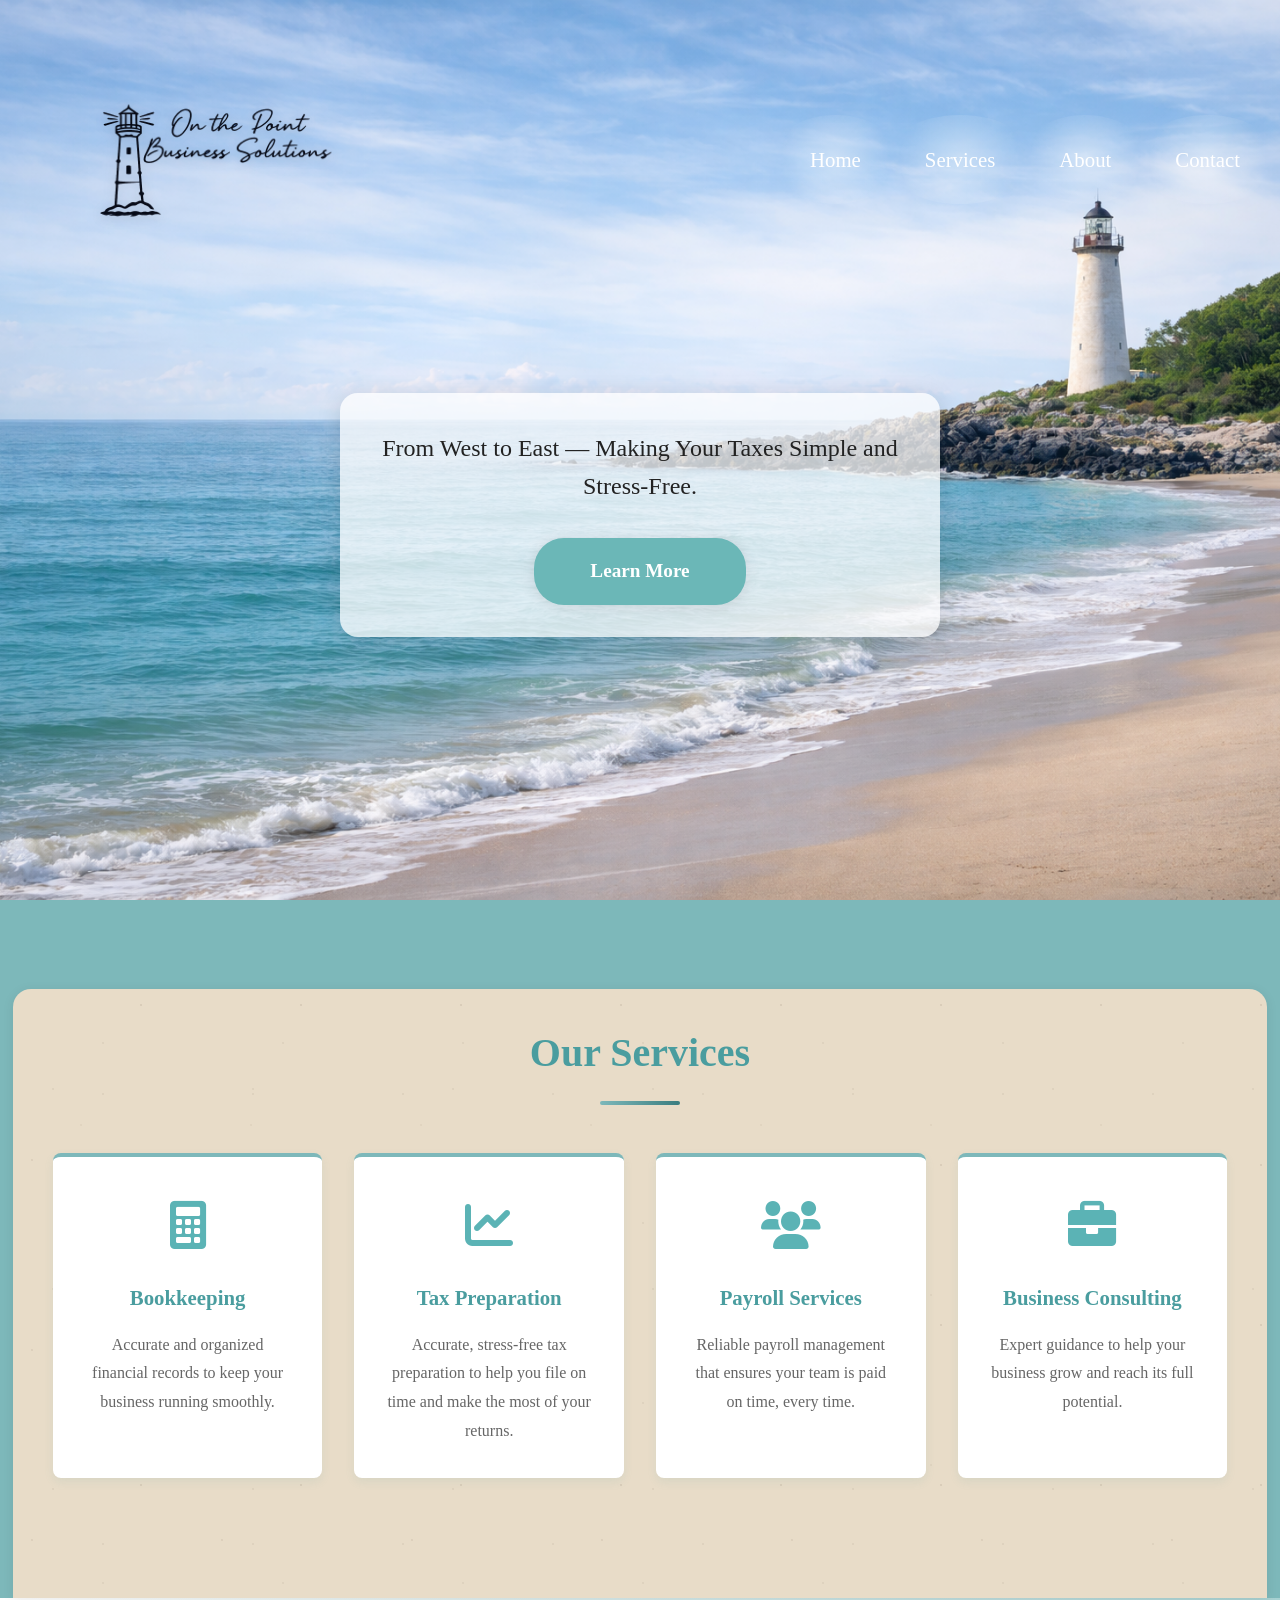
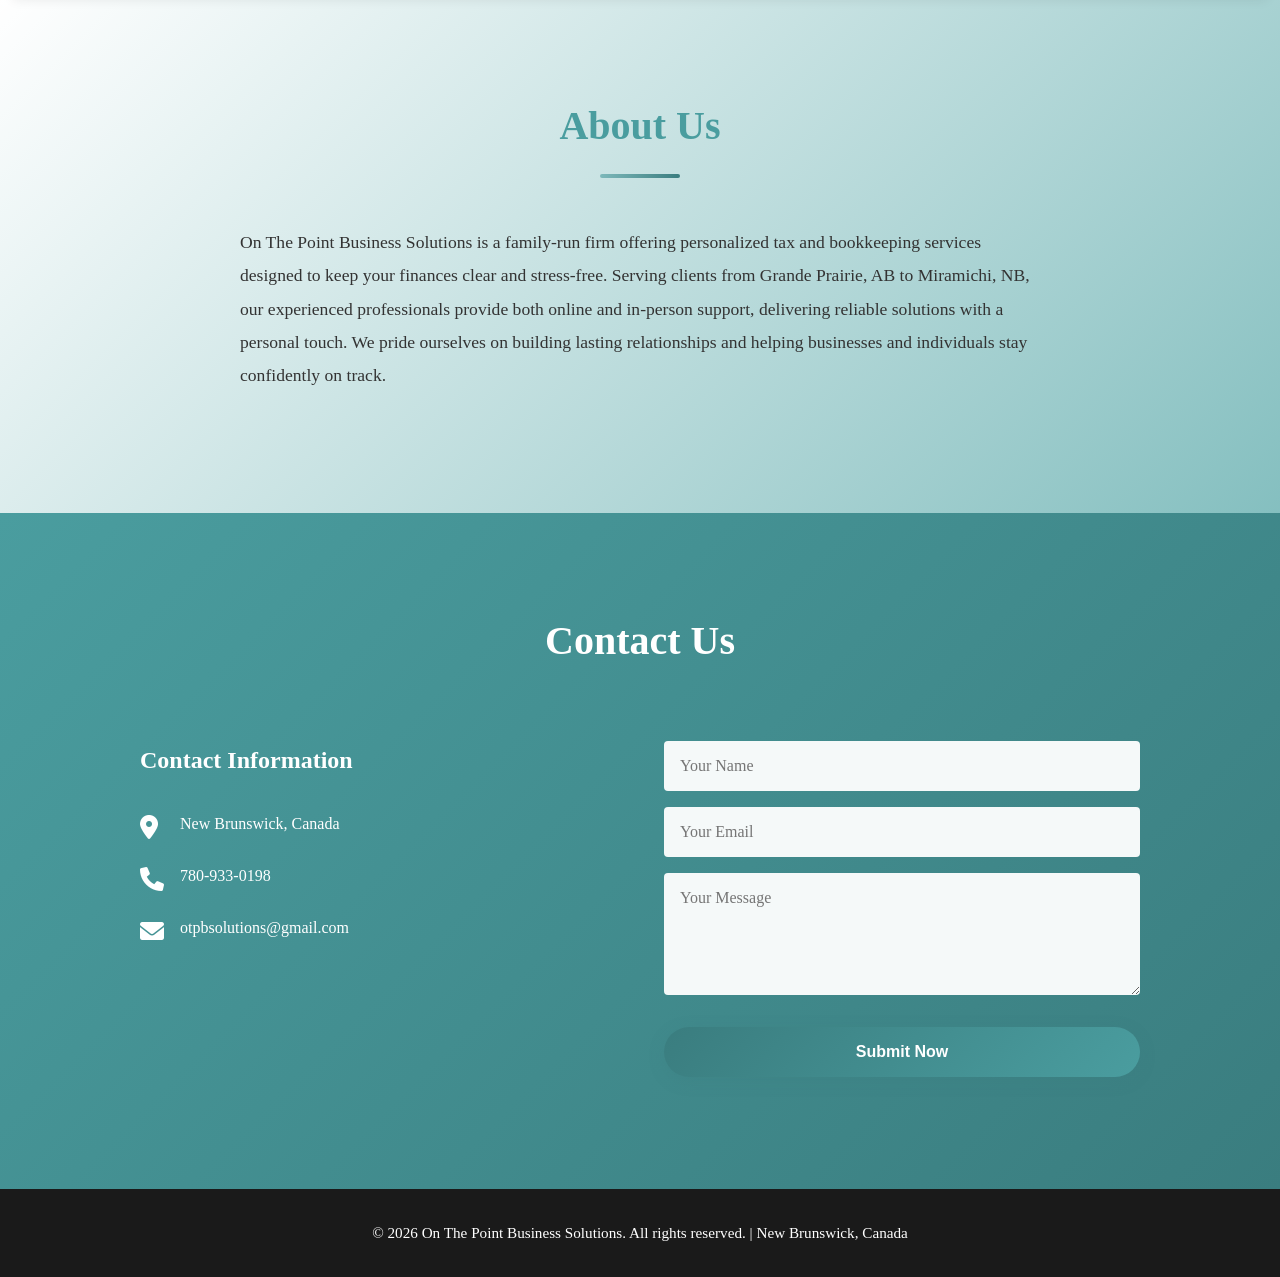
==== commit b092e10d: "Add files via upload" ====
--- a/index.html
+++ b/index.html
@@ -120,11 +120,11 @@
                     </div>
                     <div class="info-item">
                         <i class="fas fa-phone"></i>
-                        <p><a href="tel:+1234567890">(123) 456-7890</a></p>
+                        <p><a href="tel:+17809330198">780-933-0198</a></p>
                     </div>
                     <div class="info-item">
                         <i class="fas fa-envelope"></i>
-                        <p><a href="mailto:info@onthepointbusiness.com">info@onthepointbusiness.com</a></p>
+                        <p><a href="mailto:otpbsolutions@gmail.com">otpbsolutions@gmail.com</a></p>
                     </div>
                 </div>
                 <form class="contact-form">
--- a/styles.css
+++ b/styles.css
@@ -2404,4 +2404,40 @@
         padding-left: 0.75rem !important;
         padding-right: 1.25rem !important;
     }
-}
+
+    /* FINAL hard overrides for mobile alignment & sticky logo */
+    .service-card,
+    .about-text,
+    .contact-info,
+    .contact-form {
+        width: 90vw !important;
+        max-width: 340px !important;
+        margin-left: auto !important;
+        margin-right: auto !important;
+        box-sizing: border-box !important;
+    }
+
+    .about .container,
+    .contact .container {
+        padding-left: 0.5rem !important;
+        padding-right: 0.5rem !important;
+    }
+
+    .logo {
+        position: fixed !important;
+        top: 8px !important;
+        left: 12px !important;
+        height: 120px !important;
+        width: auto !important;
+        margin: 0 !important;
+        z-index: 10000 !important;
+    }
+
+    .hamburger {
+        position: fixed !important;
+        top: 20px !important;
+        right: 16px !important;
+        margin: 0 !important;
+        z-index: 10001 !important;
+    }
+}
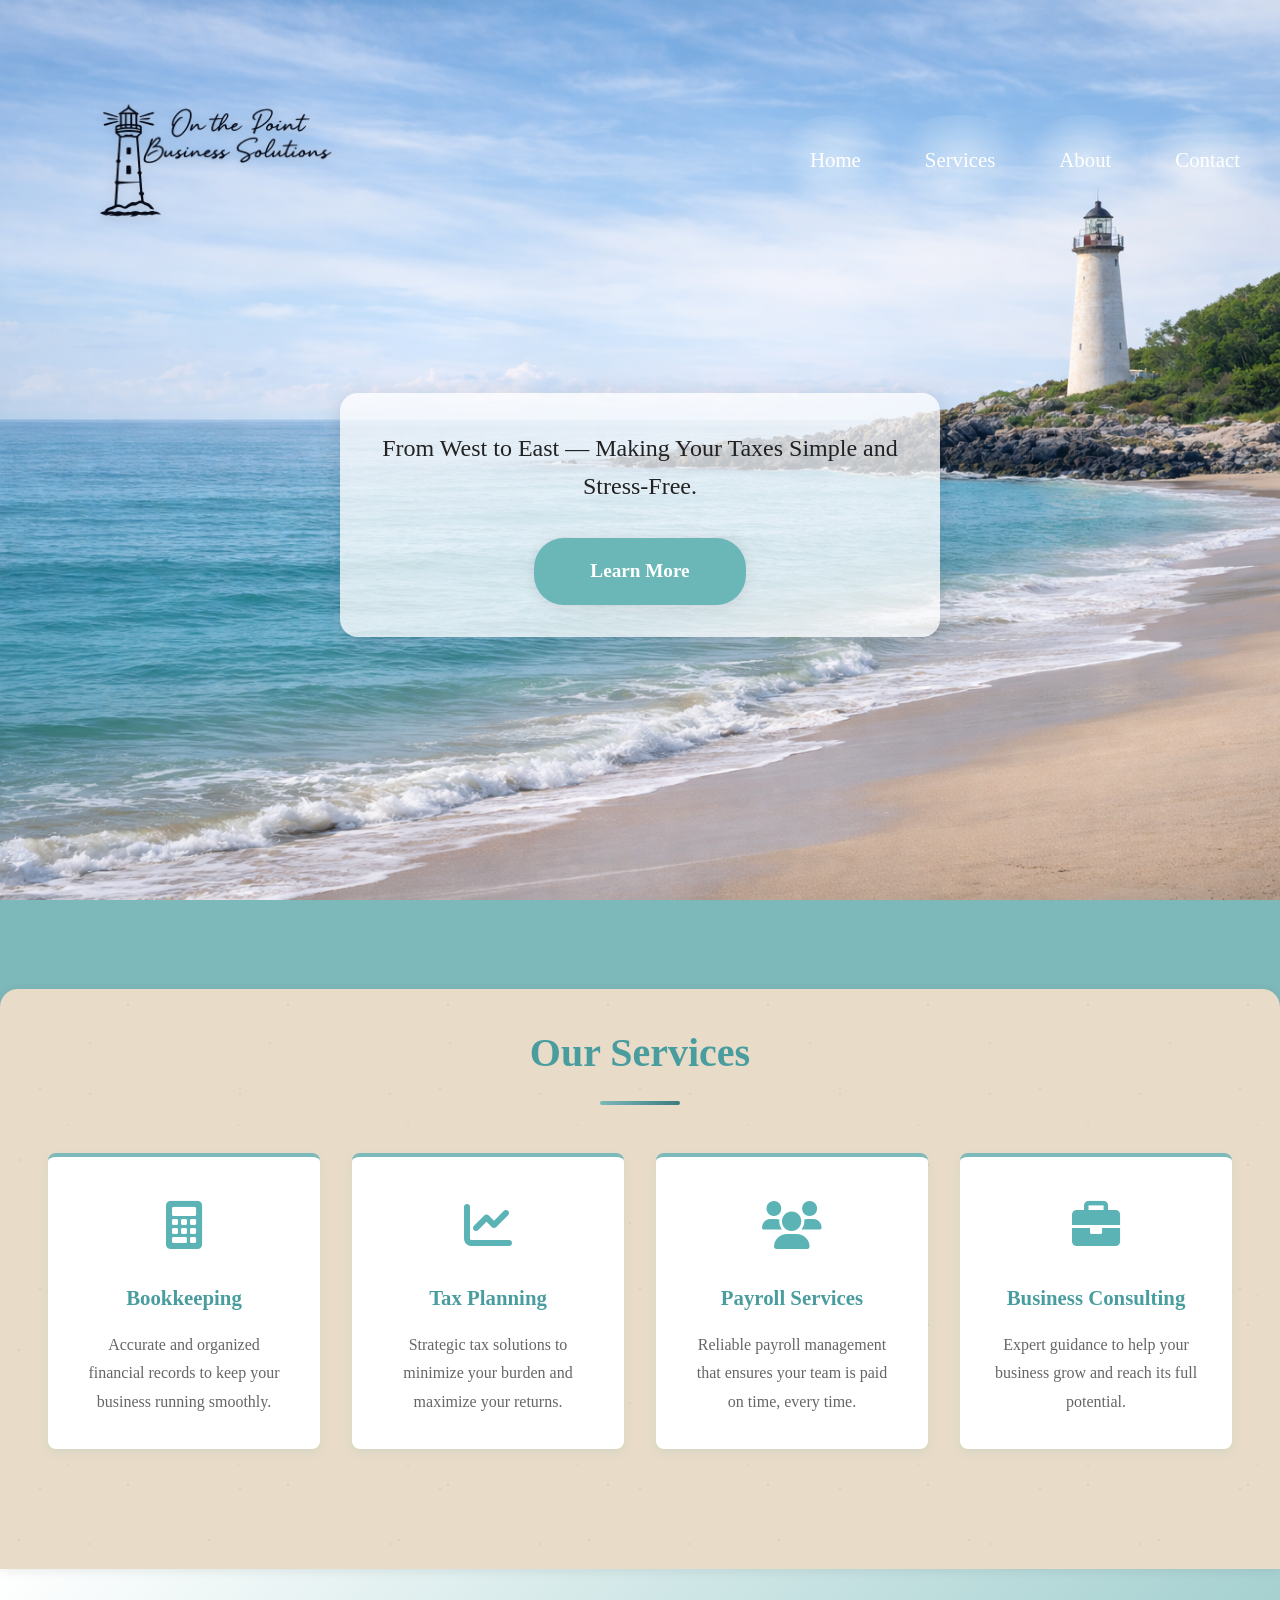
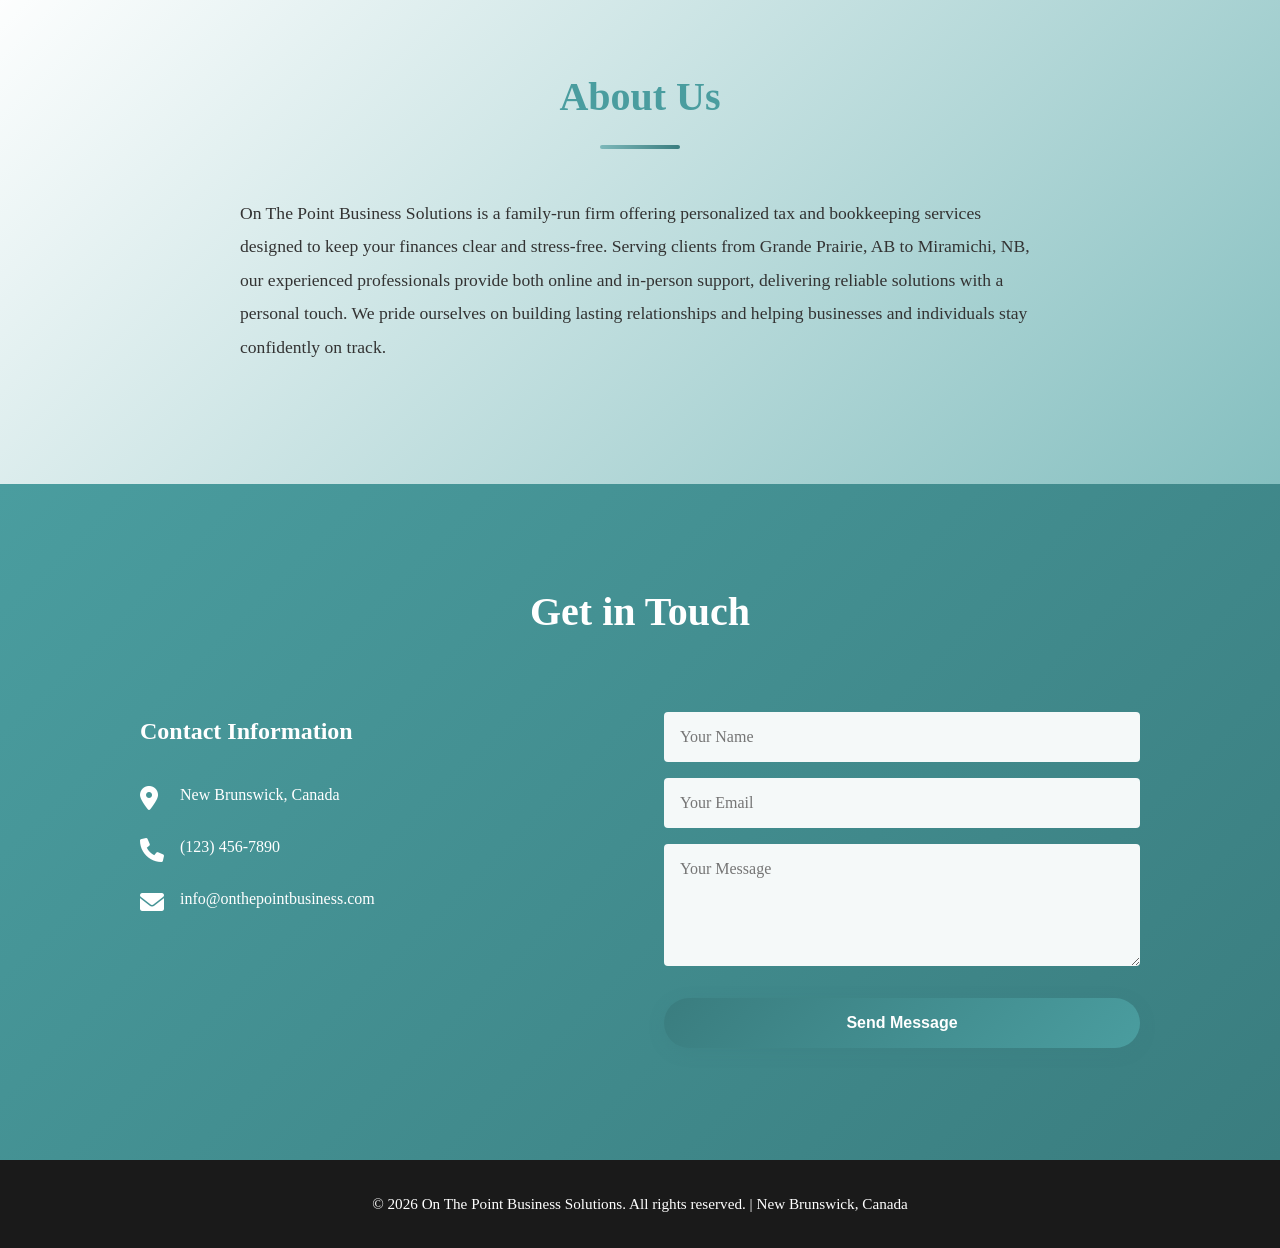
==== commit c07945b1: "Add files via upload" ====
--- a/index.html
+++ b/index.html
@@ -47,7 +47,6 @@
 
     <!-- Hero Section -->
         <section class="hero" id="home">
-            <img src="longlongversion.png" alt="" class="hero-bg-img" aria-hidden="true">
             <div class="hero-content">
                 <div class="hero-solid-box">
                     <div class="hero-solid-message">
@@ -74,8 +73,8 @@
                     <div class="service-icon">
                         <i class="fas fa-chart-line"></i>
                     </div>
-                    <h3>Tax Preparation</h3>
-                    <p>Accurate, stress-free tax preparation to help you file on time and make the most of your returns.</p>
+                    <h3>Tax Planning</h3>
+                    <p>Strategic tax solutions to minimize your burden and maximize your returns.</p>
                 </div>
                 <div class="service-card">
                     <div class="service-icon">
@@ -110,7 +109,7 @@
     <!-- Contact Section -->
     <section class="contact" id="contact">
         <div class="container">
-            <h2>Contact Us</h2>
+            <h2>Get in Touch</h2>
             <div class="contact-wrapper">
                 <div class="contact-info">
                     <h3>Contact Information</h3>
@@ -120,18 +119,18 @@
                     </div>
                     <div class="info-item">
                         <i class="fas fa-phone"></i>
-                        <p><a href="tel:+17809330198">780-933-0198</a></p>
+                        <p><a href="tel:+1234567890">(123) 456-7890</a></p>
                     </div>
                     <div class="info-item">
                         <i class="fas fa-envelope"></i>
-                        <p><a href="mailto:otpbsolutions@gmail.com">otpbsolutions@gmail.com</a></p>
+                        <p><a href="mailto:info@onthepointbusiness.com">info@onthepointbusiness.com</a></p>
                     </div>
                 </div>
                 <form class="contact-form">
                     <input type="text" placeholder="Your Name" required>
                     <input type="email" placeholder="Your Email" required>
                     <textarea placeholder="Your Message" rows="5" required></textarea>
-                    <button type="submit" class="cta-button submit-now-btn">Submit Now</button>
+                    <button type="submit" class="cta-button">Send Message</button>
                 </form>
             </div>
         </div>
--- a/styles.css
+++ b/styles.css
@@ -1045,7 +1045,7 @@
         min-height: 100vh;
     }
     header.navbar, .navbar {
-        position: fixed !important;
+        position: absolute !important;
         top: 0;
         left: 0;
         width: 100%;
@@ -1570,10 +1570,6 @@
     min-height: 70vh;
 }
 
-.hero-bg-img {
-    display: none;
-}
-
 .hero-content {
     position: relative;
     z-index: 1;
@@ -1694,6 +1690,9 @@
    ============================================ */
 
 .services {
+    width: 100%;
+    max-width: 100%;
+    box-sizing: border-box;
     padding: 6rem 2rem;
     background-color: #e8dcc8;
     background-image: 
@@ -2003,441 +2002,3 @@
         font-size: 1.5rem;
     }
 }
-
-/* ============================================
-   FINAL MOBILE OVERRIDES (KEEP DESKTOP AS-IS)
-   - Uses long lighthouse+beach photo so beach shows until Services
-   - Shows logo and hamburger on mobile
-   - Right-side dropdown menu on mobile
-   ============================================ */
-@media (max-width: 768px) {
-    /* Lock horizontal scroll; no left/right movement when swiping */
-    html, body {
-        overflow-x: hidden !important;
-        width: 100% !important;
-        max-width: 100vw !important;
-        position: relative;
-        padding-top: 0 !important;
-        margin-top: 0 !important;
-    }
-    html {
-        transform: none !important;
-        -webkit-transform: none !important;
-    }
-
-    /* Keep body simple on mobile; hero handles the image */
-    body {
-        background-color: #7db8ba !important;
-        background-image: none !important;
-    }
-
-    /* Hero: full lighthouse visible; anchor image to the right so lighthouse isn’t cropped */
-    .hero {
-        width: 100% !important;
-        max-width: 100vw !important;
-        overflow-x: hidden !important;
-        box-sizing: border-box !important;
-        background-color: #7db8ba !important;
-        background-image: url('longlongversion.png') !important;
-        background-repeat: no-repeat !important;
-        background-position: 60% 58% !important;
-        background-size: cover !important;
-
-        min-height: 100vh !important;
-        padding: 0 !important;
-        margin: 0 !important;
-        position: relative !important;
-        display: flex !important;
-        align-items: center !important;
-        justify-content: center !important;
-    }
-
-    .hero-bg-img {
-        display: none !important;
-    }
-
-    .hero-content {
-        position: absolute !important;
-        top: 0 !important;
-        left: 0 !important;
-        right: 0 !important;
-        bottom: 0 !important;
-        width: 100% !important;
-        height: 100% !important;
-        display: flex !important;
-        align-items: center !important;
-        justify-content: center !important;
-    }
-
-    /* Hero text box: moved up into the middle of the water; room for full “Stress-Free” */
-    .hero .hero-content .hero-solid-box,
-    .hero-solid-box {
-        position: absolute !important;
-        left: 46% !important;
-        top: 56% !important;
-        transform: translate(-50%, -50%) !important;
-        background: rgba(255,255,255,0.82) !important;
-        border-radius: 14px !important;
-        box-shadow: 0 4px 28px rgba(0,0,0,0.22) !important;
-        padding: 10px 14px !important;
-        max-width: 64vw !important;
-        width: 60vw !important;
-        text-align: center !important;
-        z-index: 1100 !important;
-    }
-
-    .hero-solid-message {
-        font-size: 0.92rem !important;
-        line-height: 1.3 !important;
-        color: #222 !important;
-        word-wrap: break-word !important;
-        overflow-wrap: break-word !important;
-    }
-
-    .hero-solid-btn {
-        margin-top: 12px !important;
-    }
-
-    /* Navbar fixed at top – logo stays still in corner and does not move when scrolling */
-    body > header.navbar,
-    header.navbar,
-    .navbar {
-        position: fixed !important;
-        top: 0 !important;
-        left: 0 !important;
-        right: 0 !important;
-        width: 100% !important;
-        max-width: 100vw !important;
-        overflow-x: hidden !important;
-        overflow-y: visible !important;
-        transform: translateZ(0) !important;
-        -webkit-transform: translateZ(0) !important;
-        backface-visibility: hidden !important;
-        -webkit-backface-visibility: hidden !important;
-        background: linear-gradient(
-            to bottom,
-            rgba(0,0,0,0.5),
-            rgba(0,0,0,0.2),
-            transparent
-        ) !important;
-        box-shadow: none !important;
-        z-index: 9999 !important;
-    }
-
-    /* Keep logo-section compact so header stays one row; prevents logo scrolling with page */
-    .navbar .logo-section {
-        min-height: 0 !important;
-        padding-top: 0 !important;
-        flex: 0 1 auto !important;
-        position: relative !important;
-    }
-
-    .navbar-container {
-        max-width: 1200px;
-        margin: 0 auto;
-        padding: 0.6rem 1rem 0.5rem 1rem !important;
-        display: flex;
-        align-items: center !important;
-        justify-content: space-between;
-    }
-
-    .logo {
-        height: 168px !important;
-        width: auto !important;
-        margin: 0 !important;
-        margin-top: 0.5rem !important;
-        align-self: center !important;
-    }
-
-    .hamburger {
-        display: flex !important;
-        flex-direction: column;
-        justify-content: center;
-        align-items: center;
-        align-self: center !important;
-        margin-left: auto;
-        background: rgba(0,0,0,0.45);
-        border-radius: 999px;
-        border: 1px solid rgba(255,255,255,0.4);
-        padding: 0.45rem;
-        cursor: pointer;
-        z-index: 1300;
-        animation: hamburger-flash 2s ease-in-out infinite;
-    }
-
-    @keyframes hamburger-flash {
-        0%, 100% { box-shadow: 0 0 0 0 rgba(255,255,255,0.3); opacity: 1; }
-        50% { box-shadow: 0 0 16px 4px rgba(255,255,255,0.5); opacity: 0.95; }
-    }
-
-    .hamburger span {
-        width: 26px;
-        height: 3px;
-        background-color: #ffffff;
-        margin: 3px 0;
-        border-radius: 2px;
-        transition: transform 0.3s ease, opacity 0.3s ease;
-    }
-
-    .nav-menu {
-        position: fixed !important;
-        top: 188px !important;
-        right: 12px !important;
-        left: auto !important;
-        width: 220px;
-        background: rgba(107, 183, 183, 0.95);
-        border-radius: 14px;
-        box-shadow: 0 4px 18px rgba(0, 0, 0, 0.4);
-        padding: 8px 0;
-        display: none;
-        flex-direction: column;
-        z-index: 1250;
-    }
-
-    .nav-menu.active {
-        display: flex;
-        animation: lighthouse-flash 2.5s ease-in-out infinite;
-    }
-
-    @keyframes lighthouse-flash {
-        0%, 100% { box-shadow: 0 4px 18px rgba(0, 0, 0, 0.4), 0 0 0 0 rgba(255,255,255,0); }
-        50% { box-shadow: 0 4px 24px rgba(0, 0, 0, 0.5), 0 0 20px 4px rgba(255,255,255,0.25); }
-    }
-
-    .nav-list {
-        flex-direction: column;
-        padding: 0;
-        margin: 0;
-    }
-
-    .nav-item {
-        width: 100%;
-    }
-
-    .nav-link {
-        display: block;
-        width: 100%;
-        padding: 10px 18px;
-        color: #ffffff !important;
-        text-align: right;
-        font-size: 1.05rem;
-    }
-
-    /* Clean, centered layout for sections below hero; no horizontal scroll */
-    .services,
-    .about,
-    .contact {
-        padding: 2.25rem 1rem 2.5rem 1rem !important;
-        margin: 0 !important;
-        width: 100% !important;
-        max-width: 100vw !important;
-        box-sizing: border-box !important;
-        overflow-x: hidden !important;
-    }
-
-    /* Our Services: beige background, no white bar */
-    .services {
-        background-color: #e8dcc8 !important;
-        background-image: none !important;
-    }
-    .services::before {
-        display: none !important;
-    }
-
-    /* About Us: unblurred.png in a lighter version so the image shows when scrolled */
-    .about {
-        background-color: #f5f2ee !important;
-        background-image: linear-gradient(180deg, rgba(255,255,255,0.5) 0%, rgba(255,255,255,0.65) 100%), url('unblurred.png') !important;
-        background-size: cover !important;
-        background-position: center !important;
-        background-repeat: no-repeat !important;
-    }
-
-    /* Nudge About, Contact, and footer left so they’re not too far right */
-    .about,
-    .contact {
-        padding-left: 1rem !important;
-        padding-right: 1rem !important;
-    }
-    .about .container,
-    .contact .container {
-        padding-left: 1rem !important;
-        padding-right: 1rem !important;
-    }
-
-    .services .container,
-    .about .container,
-    .contact .container {
-        max-width: min(1100px, 100vw) !important;
-        width: 100% !important;
-        margin: 0 auto !important;
-        padding-left: 1rem !important;
-        padding-right: 1rem !important;
-        display: flex !important;
-        flex-direction: column !important;
-        align-items: center !important;
-        box-sizing: border-box !important;
-    }
-    .about .container,
-    .contact .container {
-        padding-left: 1rem !important;
-        padding-right: 1rem !important;
-    }
-
-    .services h2,
-    .about h2,
-    .contact h2 {
-        text-align: center !important;
-        width: 100% !important;
-        margin-left: 0 !important;
-        margin-right: 0 !important;
-    }
-
-    /* Remove underline bar under section headings on mobile */
-    .services h2::after,
-    .about h2::after,
-    .contact h2::after {
-        display: none !important;
-    }
-
-    .services-grid {
-        display: flex !important;
-        flex-direction: column !important;
-        align-items: center !important;
-        gap: 1.25rem !important;
-    }
-
-    .service-card {
-        width: 100% !important;
-        max-width: 340px !important;
-        margin: 0 auto !important;
-        text-align: center !important;
-    }
-
-    .about-content {
-        display: flex !important;
-        flex-direction: column !important;
-        align-items: center !important;
-    }
-
-    .about-text {
-        width: 100% !important;
-        max-width: 340px !important;
-        margin: 0 auto !important;
-        text-align: center !important;
-        box-sizing: border-box !important;
-    }
-
-    .contact-wrapper {
-        display: flex !important;
-        flex-direction: column !important;
-        align-items: center !important;
-        gap: 1rem !important;
-    }
-    .contact-form {
-        order: 1 !important;
-    }
-    .contact-info {
-        order: 2 !important;
-    }
-
-    /* Contact: form + contact info centered; same width as service/about boxes */
-    .contact-info,
-    .contact-form {
-        width: 100% !important;
-        max-width: 340px !important;
-        margin: 0 auto !important;
-        background: transparent !important;
-        box-shadow: none !important;
-    }
-    .contact-form input,
-    .contact-form textarea {
-        background: rgba(255,255,255,0.95) !important;
-    }
-
-    /* Contact Us heading visible; Submit Now button with blink */
-    .contact h2 {
-        display: block !important;
-        margin-bottom: 0.75rem !important;
-    }
-
-    /* Zoom out: slightly smaller type so more background/sections visible at once */
-    .services h2,
-    .about h2,
-    .contact h2 {
-        font-size: 1.5rem !important;
-    }
-    .service-card h3 {
-        font-size: 1.1rem !important;
-    }
-    .service-card p,
-    .about-text p {
-        font-size: 0.9rem !important;
-    }
-    .submit-now-btn {
-        animation: submitBlink 1.5s ease-in-out infinite !important;
-    }
-    @keyframes submitBlink {
-        0%, 100% { opacity: 1; }
-        50% { opacity: 0.75; }
-    }
-
-    /* Slightly zoom out sections so we don't cut into areas */
-    .services .container,
-    .about .container,
-    .contact .container {
-        padding-left: 1rem !important;
-        padding-right: 1rem !important;
-    }
-    .services {
-        padding: 2.25rem 1rem 2.5rem 1rem !important;
-    }
-    .about,
-    .contact {
-        padding: 2.25rem 1rem 2.5rem 1rem !important;
-    }
-
-    .footer {
-        text-align: center !important;
-        max-width: 100vw !important;
-        overflow-x: hidden !important;
-        padding-left: 0.75rem !important;
-        padding-right: 1.25rem !important;
-    }
-
-    /* FINAL hard overrides for mobile alignment & sticky logo */
-    .service-card,
-    .about-text,
-    .contact-info,
-    .contact-form {
-        width: 90vw !important;
-        max-width: 340px !important;
-        margin-left: auto !important;
-        margin-right: auto !important;
-        box-sizing: border-box !important;
-    }
-
-    .about .container,
-    .contact .container {
-        padding-left: 0.5rem !important;
-        padding-right: 0.5rem !important;
-    }
-
-    .logo {
-        position: fixed !important;
-        top: 8px !important;
-        left: 12px !important;
-        height: 120px !important;
-        width: auto !important;
-        margin: 0 !important;
-        z-index: 10000 !important;
-    }
-
-    .hamburger {
-        position: fixed !important;
-        top: 20px !important;
-        right: 16px !important;
-        margin: 0 !important;
-        z-index: 10001 !important;
-    }
-}
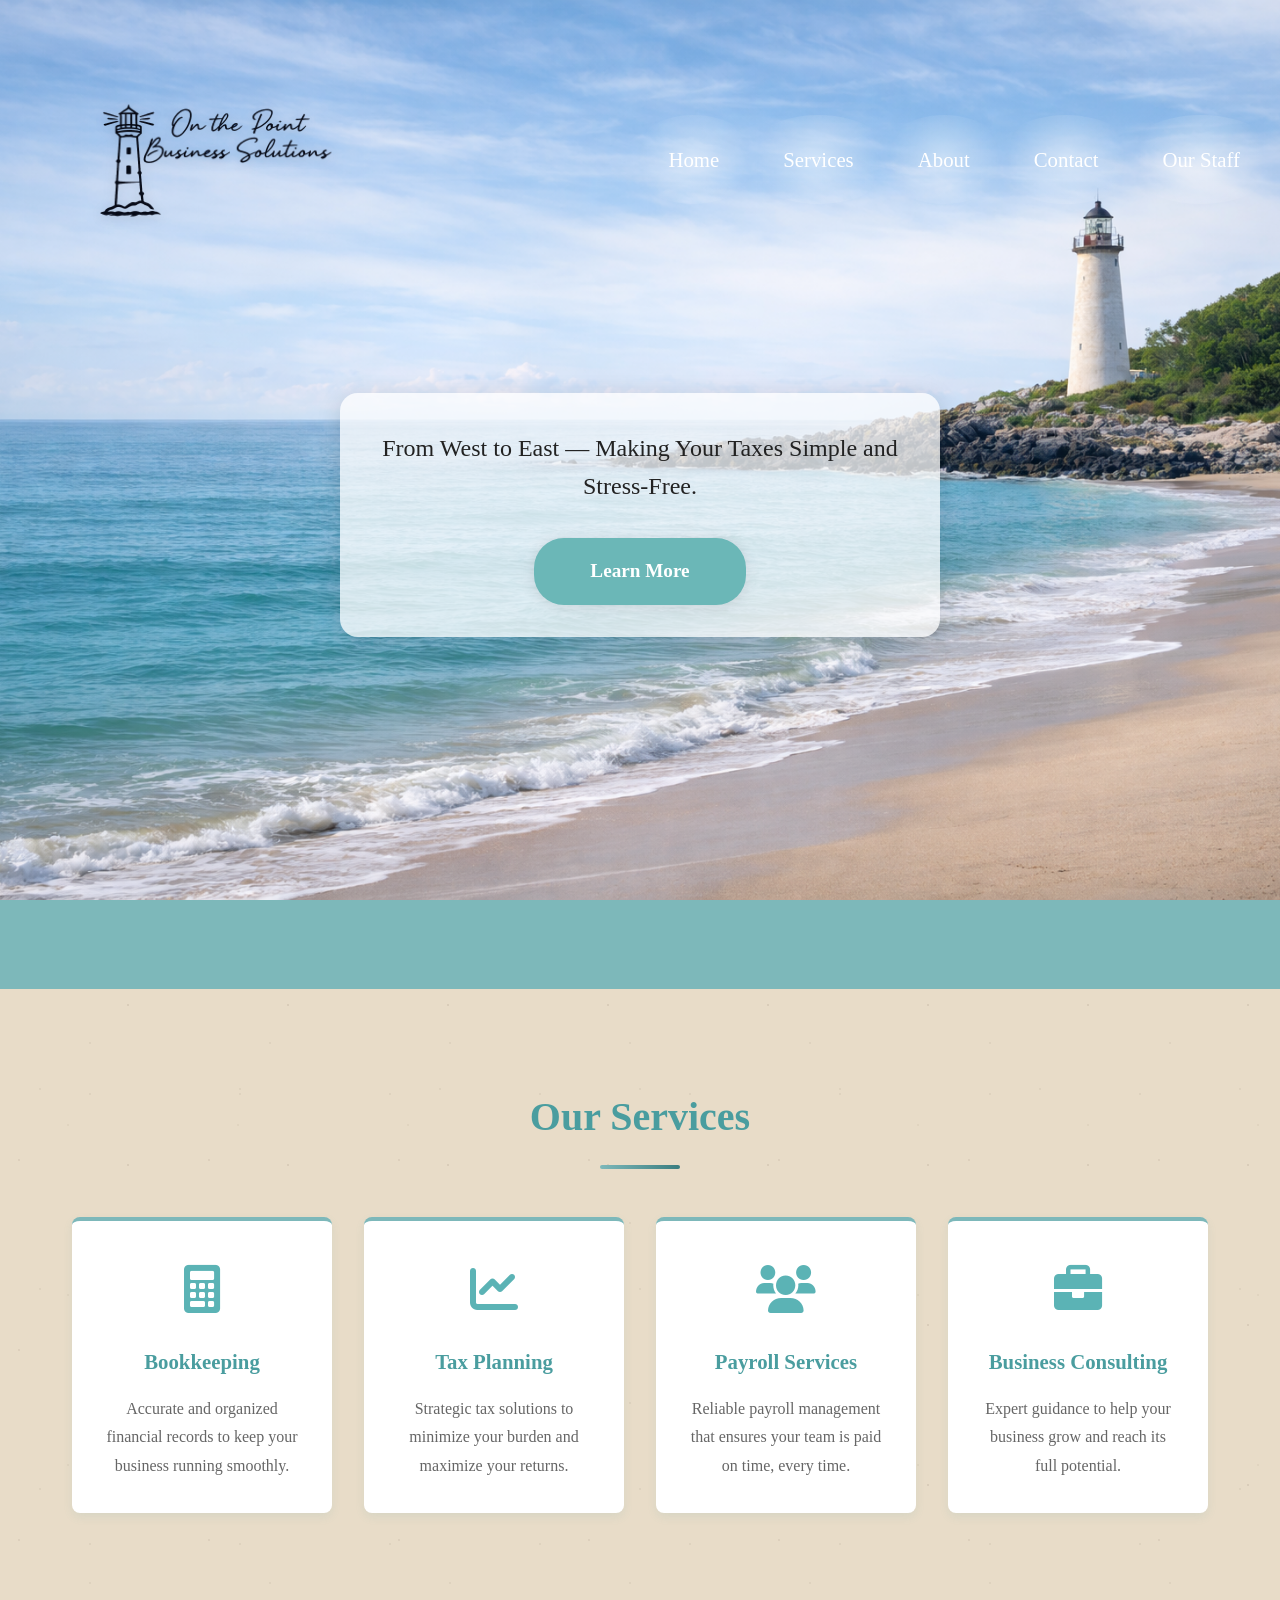
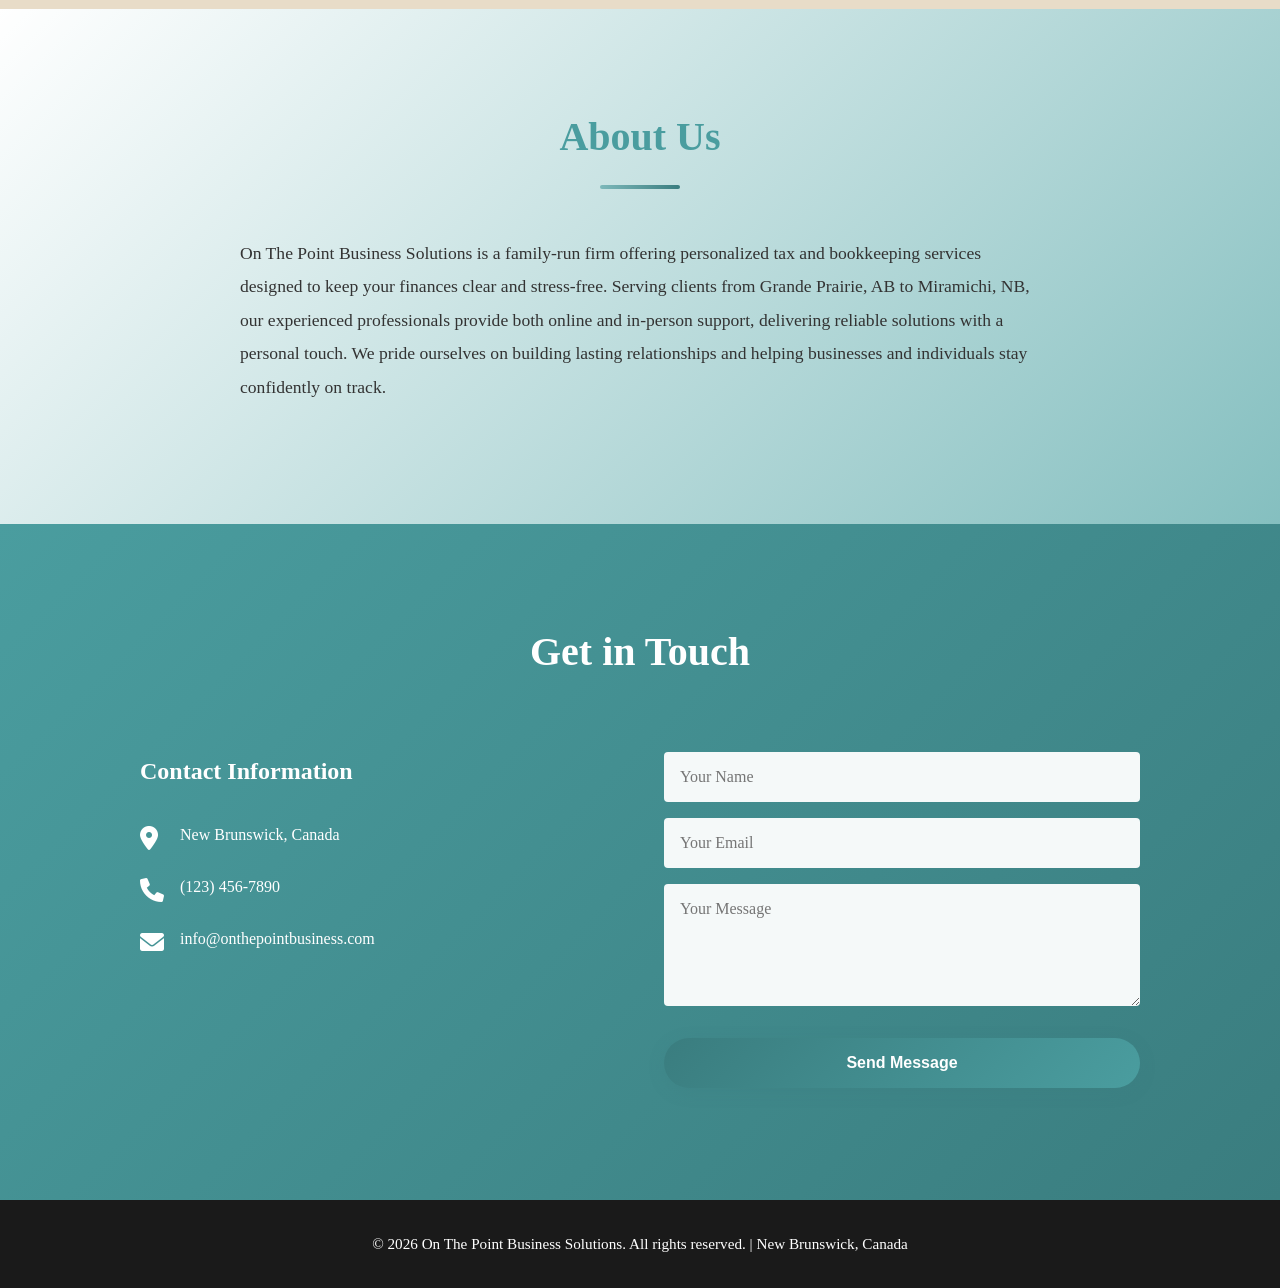
==== commit 5dba6160: "Add files via upload" ====
--- a/index.html
+++ b/index.html
@@ -36,7 +36,9 @@
                     <li class="nav-item">
                         <a href="#contact" class="nav-link">Contact</a>
                     </li>
-                </ul>
+                    <li class="nav-item">
+                        <a href="staff.html" class="nav-link">Our Staff</a>
+                    </li>
             </nav>
         </div>
     </header>
--- a/styles.css
+++ b/styles.css
@@ -44,7 +44,8 @@
         box-shadow: 0 4px 16px rgba(107,183,183,0.18);
     }
 }
-/* === FINAL CONSOLIDATED MOBILE CSS === */
+/* === FINAL CONSOLIDATED MOBILE CSS - only for mobile === */
+@media (max-width: 768px) {
     /* Ensure services section is below hero with spacing on mobile */
     .services {
         margin-top: 0 !important;
@@ -75,6 +76,7 @@
         margin-bottom: 0;
         text-align: center;
     }
+}
 @media (max-width: 768px) {
     body {
         min-height: 100vh !important;
@@ -1894,6 +1896,216 @@
 }
 
 /* ============================================
+   STAFF PAGE (Our Staff) – no bar above; image starts at top; tabs on image; footer below
+   ============================================ */
+
+.staff-page {
+    margin: 0;
+    padding: 0;
+}
+
+/* Ensure main and bios section are visible and not clipped */
+.staff-page .staff-main {
+    min-height: 100vh;
+    padding-top: 0;
+    overflow: visible;
+}
+
+.staff-page .staff-bios {
+    display: block !important;
+    visibility: visible !important;
+    min-height: 200px;
+}
+
+/* Tabs ON the canadapic image – same look as main page nav */
+.staff-tabs {
+    position: absolute;
+    top: 0;
+    left: 0;
+    right: 0;
+    z-index: 2;
+    display: flex;
+    justify-content: center;
+    align-items: center;
+    gap: 0.5rem;
+    padding: 1.25rem 1rem;
+}
+
+.staff-tabs a {
+    color: var(--white);
+    text-decoration: none;
+    font-weight: 500;
+    font-size: 1.3rem;
+    padding: 0.8rem 1.5rem;
+    transition: 0.3s;
+}
+
+.staff-tabs a:hover {
+    color: var(--sky-blue);
+}
+
+.staff-nav-current {
+    color: var(--sky-blue) !important;
+    font-weight: 600;
+}
+
+.staff-main {
+    min-height: 100vh;
+    padding-top: 0;
+}
+
+/* One big image – shorter so bio boxes are visible on load (scroll to see all) */
+.staff-hero {
+    position: relative;
+    min-height: 55vh;
+    display: flex;
+    align-items: center;
+    justify-content: center;
+    background-image: url('canadapic.png');
+    background-size: cover;
+    background-position: center;
+    background-repeat: no-repeat;
+    background-color: #9cb8ba;
+    padding: 5rem 2rem 4rem;
+}
+
+/* Overlay below the tabs so content is readable */
+.staff-hero-overlay {
+    position: absolute;
+    inset: 0;
+    z-index: 0;
+    background: linear-gradient(135deg, rgba(255,255,255,0.72) 0%, rgba(235, 248, 250, 0.68) 50%, rgba(255,255,255,0.7) 100%);
+    pointer-events: none;
+}
+
+.staff-hero-content {
+    position: relative;
+    z-index: 1;
+    max-width: 800px;
+    margin: 0 auto;
+    text-align: center;
+}
+
+.staff-title {
+    font-size: 2.5rem;
+    color: var(--primary-teal);
+    margin-bottom: 1.5rem;
+    font-weight: 600;
+}
+
+.staff-title::after {
+    content: '';
+    display: block;
+    width: 80px;
+    height: 4px;
+    background: linear-gradient(90deg, var(--light-teal), var(--darker-teal));
+    margin: 1rem auto 0;
+    border-radius: 2px;
+}
+
+.staff-intro {
+    font-size: 1.15rem;
+    color: var(--text-dark);
+    line-height: 1.8;
+    margin: 0;
+}
+
+/* Staff bios – 9 boxes (3 per person: title + 2 paragraphs) */
+.staff-bios {
+    display: block;
+    padding: 3rem 2rem 4rem;
+    background: linear-gradient(180deg, rgba(248, 252, 252, 1) 0%, rgba(255,255,255,1) 100%);
+}
+
+.staff-bios-heading {
+    text-align: center;
+    font-size: 1.75rem;
+    color: var(--primary-teal);
+    margin: 0 0 2rem 0;
+}
+
+.staff-bios-grid {
+    display: grid;
+    grid-template-columns: repeat(3, 1fr);
+    gap: 1.5rem;
+    max-width: 1200px;
+    margin: 0 auto;
+}
+
+.staff-bio-box {
+    display: block;
+    background: #fff;
+    padding: 1.5rem;
+    border-radius: 10px;
+    box-shadow: 0 2px 12px rgba(0,0,0,0.06);
+    border: 1px solid rgba(74, 157, 159, 0.12);
+}
+
+.staff-bio-box.staff-bio-title {
+    background: linear-gradient(135deg, var(--primary-teal) 0%, var(--darker-teal) 100%);
+    border-color: transparent;
+}
+
+.staff-bio-title h2 {
+    margin: 0;
+    font-size: 1.35rem;
+    color: var(--white);
+    font-weight: 600;
+}
+
+.staff-bio-box p {
+    margin: 0;
+    font-size: 1rem;
+    color: var(--text-dark);
+    line-height: 1.75;
+}
+
+@media (max-width: 768px) {
+    .staff-bios {
+        padding: 3rem 1rem;
+    }
+    .staff-bios-grid {
+        grid-template-columns: 1fr;
+        gap: 1rem;
+    }
+}
+
+.staff-content {
+    padding: 4rem 2rem;
+    background: linear-gradient(180deg, rgba(255,255,255,0.98) 0%, rgba(248, 252, 252, 1) 100%);
+}
+
+.staff-content .container {
+    max-width: 800px;
+    margin: 0 auto;
+}
+
+.staff-text {
+    font-size: 1.1rem;
+    color: var(--text-dark);
+    line-height: 1.9;
+    margin: 0;
+}
+
+@media (max-width: 768px) {
+    .staff-tabs {
+        flex-wrap: wrap;
+        justify-content: center;
+        gap: 0.75rem;
+        padding: 1rem 0.5rem;
+    }
+    .staff-tabs a { font-size: 0.9rem; }
+    .staff-hero {
+        min-height: 55vh;
+        padding: 4rem 1rem 4rem;
+    }
+    .staff-title { font-size: 2rem; }
+    .staff-intro { font-size: 1rem; }
+    .staff-content { padding: 3rem 1rem; }
+    .staff-text { font-size: 1rem; }
+}
+
+/* ============================================
    RESPONSIVE DESIGN
    ============================================ */
 
@@ -2002,3 +2214,88 @@
         font-size: 1.5rem;
     }
 }
+
+/* MOBILE FIX: Lighthouse hero, logo left / hamburger right */
+@media (max-width: 768px) {
+    html, body { overflow-x: hidden !important; width: 100% !important; max-width: 100% !important; }
+    body { background: transparent !important; }
+    .hero {
+        min-height: 100vh !important;
+        background-image: url('longlongversion.png') !important;
+        background-size: cover !important;
+        background-position: 60% 58% !important;
+        background-repeat: no-repeat !important;
+        background-color: #7db8ba !important;
+        padding: 0 !important; margin: 0 !important;
+        display: block !important; position: relative !important;
+    }
+    .hero-content {
+        position: absolute !important; top: 0 !important; left: 0 !important; right: 0 !important; bottom: 0 !important;
+        width: 100% !important; height: 100% !important;
+        display: flex !important; align-items: flex-end !important; justify-content: center !important;
+        padding-bottom: 14% !important;
+    }
+    .hero .hero-solid-box, .hero-solid-box {
+        background: rgba(255,255,255,0.85) !important; border-radius: 14px !important;
+        padding: 10px 12px !important; max-width: 48vw !important; width: 48vw !important;
+        text-align: center !important; box-shadow: 0 4px 20px rgba(0,0,0,0.2) !important;
+    }
+    .hero-solid-message { font-size: 0.85rem !important; line-height: 1.3 !important; }
+    .hero-solid-btn { padding: 8px 20px !important; font-size: 0.85rem !important; }
+    header.navbar, .navbar {
+        position: fixed !important; top: 0 !important; left: 0 !important; right: 0 !important; width: 100% !important;
+        z-index: 9999 !important;
+        background: linear-gradient(to bottom, rgba(0,0,0,0.45), rgba(0,0,0,0.2), transparent) !important;
+        box-shadow: none !important; padding: 14vh 1rem 0.5rem 1rem !important;
+    }
+    .navbar-container {
+        display: flex !important; justify-content: space-between !important; align-items: center !important; width: 100% !important;
+    }
+    .navbar .logo-section { min-height: 0 !important; padding-top: 0 !important; flex: 0 1 auto !important; }
+    .navbar .logo { height: 130px !important; width: auto !important; margin: 0 !important; display: block !important; }
+    .navbar .hamburger {
+        display: flex !important; flex-direction: column !important; align-items: center !important; justify-content: center !important;
+        background: rgba(0,0,0,0.5) !important; border-radius: 50% !important;
+        padding: 0.5rem !important; border: 1px solid rgba(255,255,255,0.3) !important;
+    }
+    .navbar .hamburger span { width: 22px !important; height: 2px !important; background: #fff !important; margin: 2px 0 !important; }
+    .nav-menu {
+        position: fixed !important; top: calc(14vh + 145px) !important; right: 8px !important; left: auto !important;
+        width: 200px !important; background: rgba(107, 183, 183, 0.95) !important;
+        border-radius: 12px !important; padding: 8px 0 !important;
+        display: none !important; flex-direction: column !important; z-index: 9998 !important;
+        box-shadow: 0 4px 16px rgba(0,0,0,0.3) !important;
+    }
+    .nav-menu.active { display: flex !important; }
+    .nav-list { flex-direction: column !important; padding: 0 !important; margin: 0 !important; }
+    .nav-item { width: 100% !important; padding: 12px 18px !important; text-align: right !important; }
+    .nav-link { color: #222 !important; font-size: 1.1rem !important; display: block !important; }
+    .services::before { display: none !important; }
+    .services {
+        width: 100% !important; max-width: 100vw !important; margin: 0 !important;
+        padding: 2rem 1rem 2.5rem 1rem !important;
+        background-color: #e8dcc8 !important; background-image: none !important;
+        border-radius: 0 !important; box-shadow: none !important;
+    }
+    .services .container { max-width: 100% !important; width: 100% !important; padding: 0 1rem !important; }
+    .services h2 { text-align: center !important; margin: 0 0 1rem 0 !important; }
+    .services .services-grid { display: flex !important; flex-direction: column !important; align-items: center !important; gap: 1rem !important; }
+    .services .service-card { max-width: 340px !important; width: 90% !important; margin: 0 auto !important; }
+    .about { width: 100% !important; max-width: 100vw !important; margin: 0 !important; }
+    .about .container { max-width: 100% !important; padding: 3rem 1rem !important; }
+    .about-text { max-width: 340px !important; margin: 0 auto !important; text-align: center !important; transform: translateX(-6px) !important; }
+    .about-text p { font-size: 0.9rem !important; line-height: 1.5 !important; }
+    .contact { width: 100% !important; max-width: 100vw !important; margin: 0 !important; padding: 2rem 1rem 2.5rem 1rem !important; }
+    .contact::before { display: none !important; }
+    .contact .container { max-width: 100% !important; padding: 0 1rem 2rem 1rem !important; display: flex !important; flex-direction: column !important; align-items: center !important; }
+    .contact h2 { text-align: center !important; margin: 0 0 1rem 0 !important; }
+    .contact-wrapper { display: flex !important; flex-direction: column !important; align-items: center !important; width: 100% !important; max-width: 340px !important; margin: 0 auto !important; }
+    .contact-form { order: 1 !important; width: 100% !important; max-width: 340px !important; margin: 0 auto 1.25rem auto !important; }
+    .contact-info {
+        order: 2 !important; width: 100% !important; max-width: 340px !important; margin: 0 auto !important;
+        padding: 1rem !important; background: #fff !important; color: #333 !important;
+        border-radius: 12px !important; box-shadow: 0 2px 12px rgba(0,0,0,0.08) !important; text-align: center !important;
+    }
+    .contact-info h3 { color: #1a1a1a !important; }
+    .contact-info p, .contact-info a { color: #333 !important; }
+}
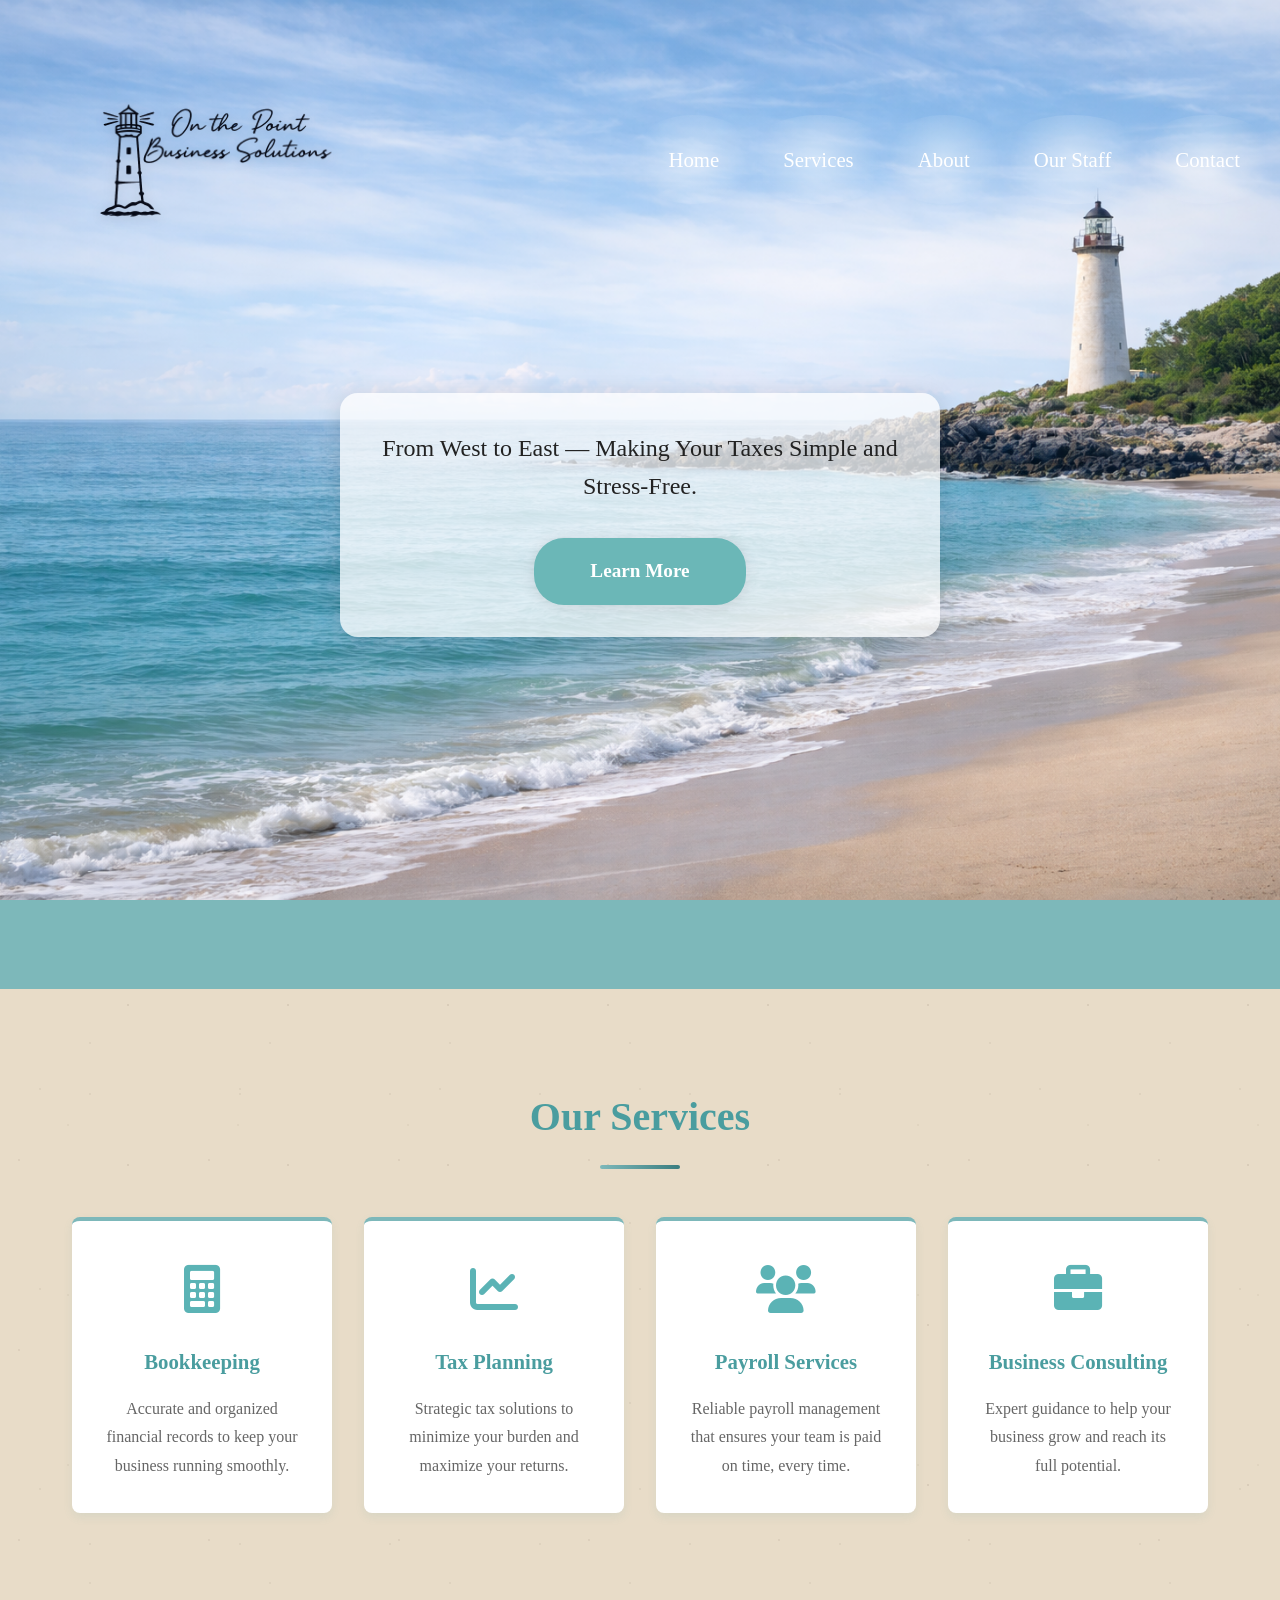
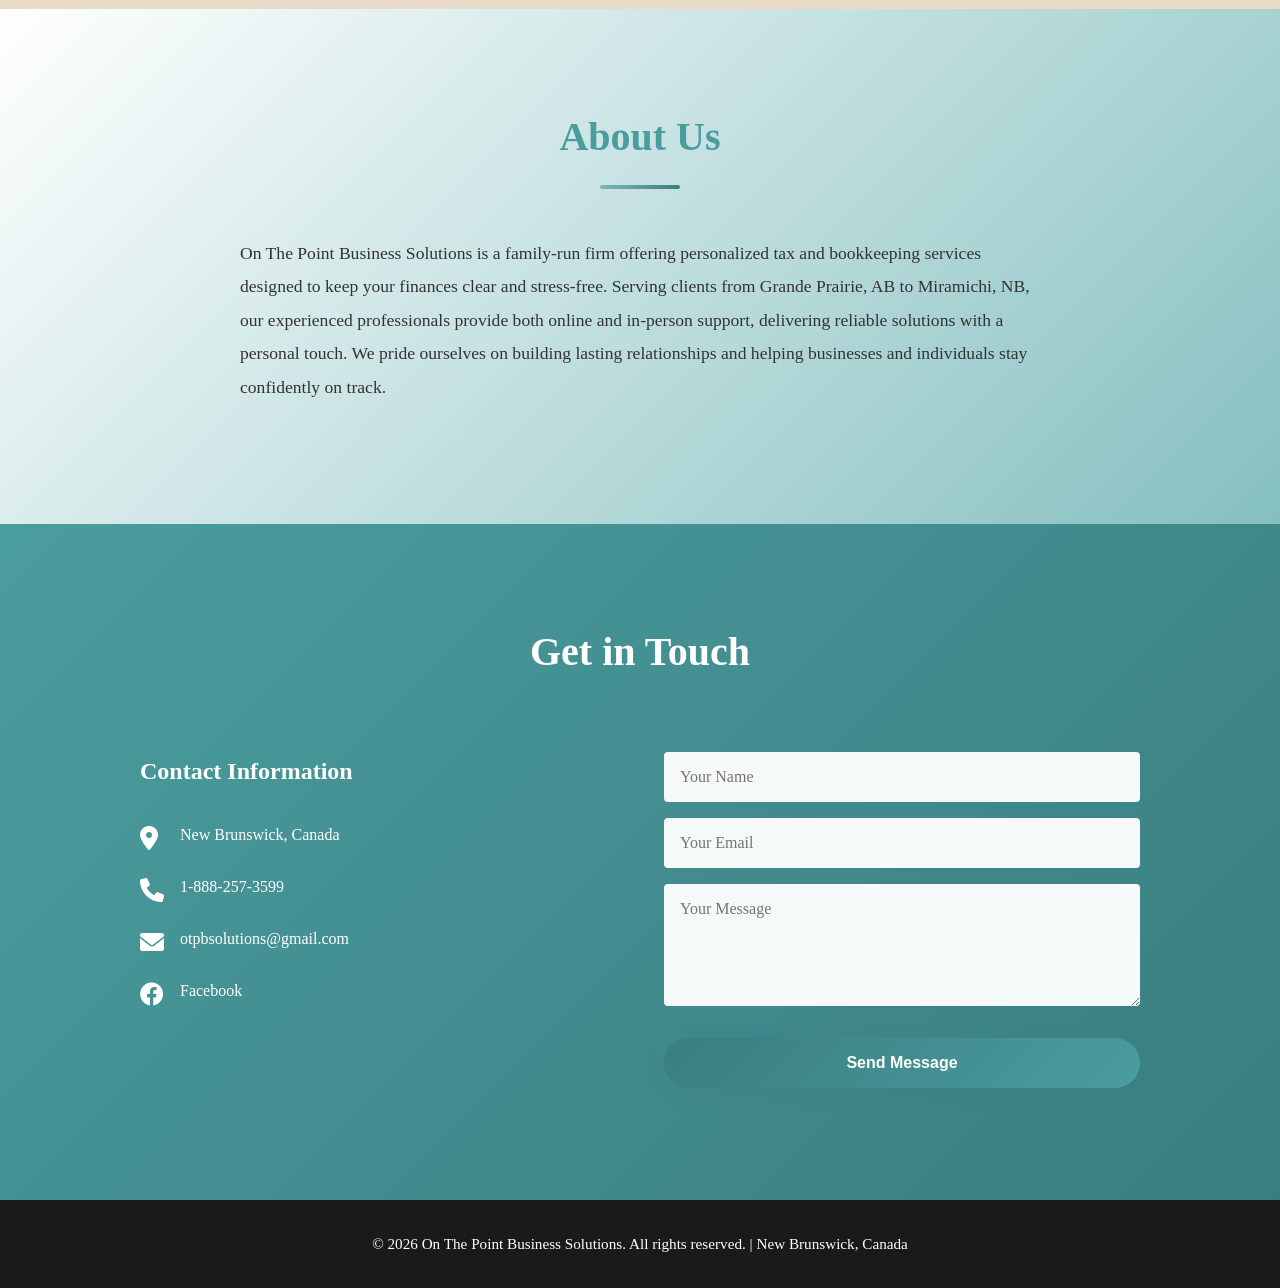
==== commit c0fa1462: "Add files via upload" ====
--- a/index.html
+++ b/index.html
@@ -16,7 +16,7 @@
                 <img src="newblacklogoonthepoint.png" alt="On The Point Business Solutions Logo" class="logo">
             </div>
             <!-- Hamburger Menu Button (right side on mobile) -->
-            <button class="hamburger" id="hamburger" aria-label="Open navigation menu" aria-expanded="false" aria-controls="navMenu">
+            <button type="button" class="hamburger" id="hamburger" aria-label="Open navigation menu" aria-expanded="false" aria-controls="navMenu">
                 <span></span>
                 <span></span>
                 <span></span>
@@ -34,11 +34,12 @@
                         <a href="#about" class="nav-link">About</a>
                     </li>
                     <li class="nav-item">
+                        <a href="staff.html" class="nav-link">Our Staff</a>
+                    </li>
+                    <li class="nav-item">
                         <a href="#contact" class="nav-link">Contact</a>
                     </li>
-                    <li class="nav-item">
-                        <a href="staff.html" class="nav-link">Our Staff</a>
-                    </li>
+                </ul>
             </nav>
         </div>
     </header>
@@ -121,11 +122,15 @@
                     </div>
                     <div class="info-item">
                         <i class="fas fa-phone"></i>
-                        <p><a href="tel:+1234567890">(123) 456-7890</a></p>
+                        <p><a href="tel:+18882573599">1-888-257-3599</a></p>
                     </div>
                     <div class="info-item">
                         <i class="fas fa-envelope"></i>
-                        <p><a href="mailto:info@onthepointbusiness.com">info@onthepointbusiness.com</a></p>
+                        <p><a href="mailto:otpbsolutions@gmail.com">otpbsolutions@gmail.com</a></p>
+                    </div>
+                    <div class="info-item">
+                        <i class="fab fa-facebook"></i>
+                        <p><a href="https://www.facebook.com/KimsIncomeTax" target="_blank" rel="noopener noreferrer">Facebook</a></p>
                     </div>
                 </div>
                 <form class="contact-form">
--- a/styles.css
+++ b/styles.css
@@ -1246,6 +1246,13 @@
 
 .navbar {
     background: transparent;
+    padding: 0;
+    z-index: 1000;
+    border-bottom: none;
+    box-shadow: none;
+    margin: 0;
+    border: none;
+}
 
 /* MOBILE ONLY HERO MESSAGE CSS */
 @media (max-width: 768px) {
@@ -1290,15 +1297,6 @@
         background: #4a8c8c;
         box-shadow: 0 4px 16px rgba(107,183,183,0.18);
     }
-}
-
-    padding: 0;
-
-    z-index: 1000;
-    border-bottom: none;
-    box-shadow: none;
-    margin: 0;
-    border: none;
 }
 
 .navbar-container {
@@ -1917,7 +1915,7 @@
     min-height: 200px;
 }
 
-/* Tabs ON the canadapic image – same look as main page nav */
+/* Tabs ON the canadapic image – left-aligned on staff page like main page, with flicker */
 .staff-tabs {
     position: absolute;
     top: 0;
@@ -1929,6 +1927,57 @@
     align-items: center;
     gap: 0.5rem;
     padding: 1.25rem 1rem;
+}
+
+/* Staff page: tabs top right, same strobe as homepage */
+.staff-page .staff-tabs {
+    justify-content: flex-end;
+    position: absolute;
+    top: 0;
+    right: 0;
+    left: auto;
+    padding: 1rem 1.5rem;
+    margin-bottom: 0;
+    flex-wrap: wrap;
+    gap: 0.5rem 1rem;
+}
+
+/* Same font as homepage throughout staff page */
+.staff-page,
+.staff-page .staff-title,
+.staff-page .staff-intro,
+.staff-page .staff-intro p,
+.staff-page .staff-name,
+.staff-page .staff-bio-box .staff-bio {
+    font-family: 'Georgia', serif;
+}
+.staff-page .staff-tabs a {
+    color: var(--white);
+    font-weight: 500;
+    font-size: 1.3rem;
+    padding: 0.8rem 1.5rem;
+    border-radius: 0;
+    position: relative;
+    transition: color 0.3s;
+    text-decoration: none;
+    text-shadow: 0 1px 3px rgba(0,0,0,0.25);
+}
+.staff-page .staff-tabs a::before {
+    content: '';
+    position: absolute;
+    inset: -15px;
+    background: radial-gradient(circle, rgba(255, 255, 255, 0.45) 0%, rgba(255, 255, 255, 0) 70%);
+    border-radius: 50%;
+    animation: lighthouse-strobe 2s ease-in-out infinite;
+    pointer-events: none;
+    z-index: -1;
+}
+.staff-page .staff-tabs a:hover {
+    color: var(--sky-blue);
+}
+.staff-page .staff-tabs a.staff-nav-current {
+    color: var(--sky-blue);
+    background: transparent;
 }
 
 .staff-tabs a {
@@ -2094,7 +2143,9 @@
         gap: 0.75rem;
         padding: 1rem 0.5rem;
     }
+    .staff-page .staff-tabs { justify-content: flex-end; }
     .staff-tabs a { font-size: 0.9rem; }
+    .staff-page .staff-tabs a { font-size: 1.1rem; }
     .staff-hero {
         min-height: 55vh;
         padding: 4rem 1rem 4rem;
@@ -2243,7 +2294,7 @@
     .hero-solid-message { font-size: 0.85rem !important; line-height: 1.3 !important; }
     .hero-solid-btn { padding: 8px 20px !important; font-size: 0.85rem !important; }
     header.navbar, .navbar {
-        position: fixed !important; top: 0 !important; left: 0 !important; right: 0 !important; width: 100% !important;
+        position: absolute !important; top: 0 !important; left: 0 !important; right: 0 !important; width: 100% !important;
         z-index: 9999 !important;
         background: linear-gradient(to bottom, rgba(0,0,0,0.45), rgba(0,0,0,0.2), transparent) !important;
         box-shadow: none !important; padding: 14vh 1rem 0.5rem 1rem !important;
@@ -2256,19 +2307,24 @@
     .navbar .hamburger {
         display: flex !important; flex-direction: column !important; align-items: center !important; justify-content: center !important;
         background: rgba(0,0,0,0.5) !important; border-radius: 50% !important;
-        padding: 0.5rem !important; border: 1px solid rgba(255,255,255,0.3) !important;
+        padding: 0.6rem !important; min-width: 44px !important; min-height: 44px !important;
+        border: 1px solid rgba(255,255,255,0.3) !important;
+        cursor: pointer !important; -webkit-tap-highlight-color: transparent !important;
+        position: relative !important; z-index: 10001 !important; pointer-events: auto !important;
     }
     .navbar .hamburger span { width: 22px !important; height: 2px !important; background: #fff !important; margin: 2px 0 !important; }
     .nav-menu {
-        position: fixed !important; top: calc(14vh + 145px) !important; right: 8px !important; left: auto !important;
-        width: 200px !important; background: rgba(107, 183, 183, 0.95) !important;
-        border-radius: 12px !important; padding: 8px 0 !important;
+        position: fixed !important; top: calc(14vh + 130px) !important; right: 8px !important; left: auto !important;
+        width: 200px !important; max-height: min(320px, calc(100vh - 20vh)) !important; overflow-y: auto !important;
+        -webkit-overflow-scrolling: touch !important;
+        background: rgba(107, 183, 183, 0.98) !important;
+        border-radius: 12px !important; padding: 10px 0 14px 0 !important;
         display: none !important; flex-direction: column !important; z-index: 9998 !important;
         box-shadow: 0 4px 16px rgba(0,0,0,0.3) !important;
     }
     .nav-menu.active { display: flex !important; }
     .nav-list { flex-direction: column !important; padding: 0 !important; margin: 0 !important; }
-    .nav-item { width: 100% !important; padding: 12px 18px !important; text-align: right !important; }
+    .nav-item { width: 100% !important; padding: 14px 18px !important; text-align: right !important; }
     .nav-link { color: #222 !important; font-size: 1.1rem !important; display: block !important; }
     .services::before { display: none !important; }
     .services {
